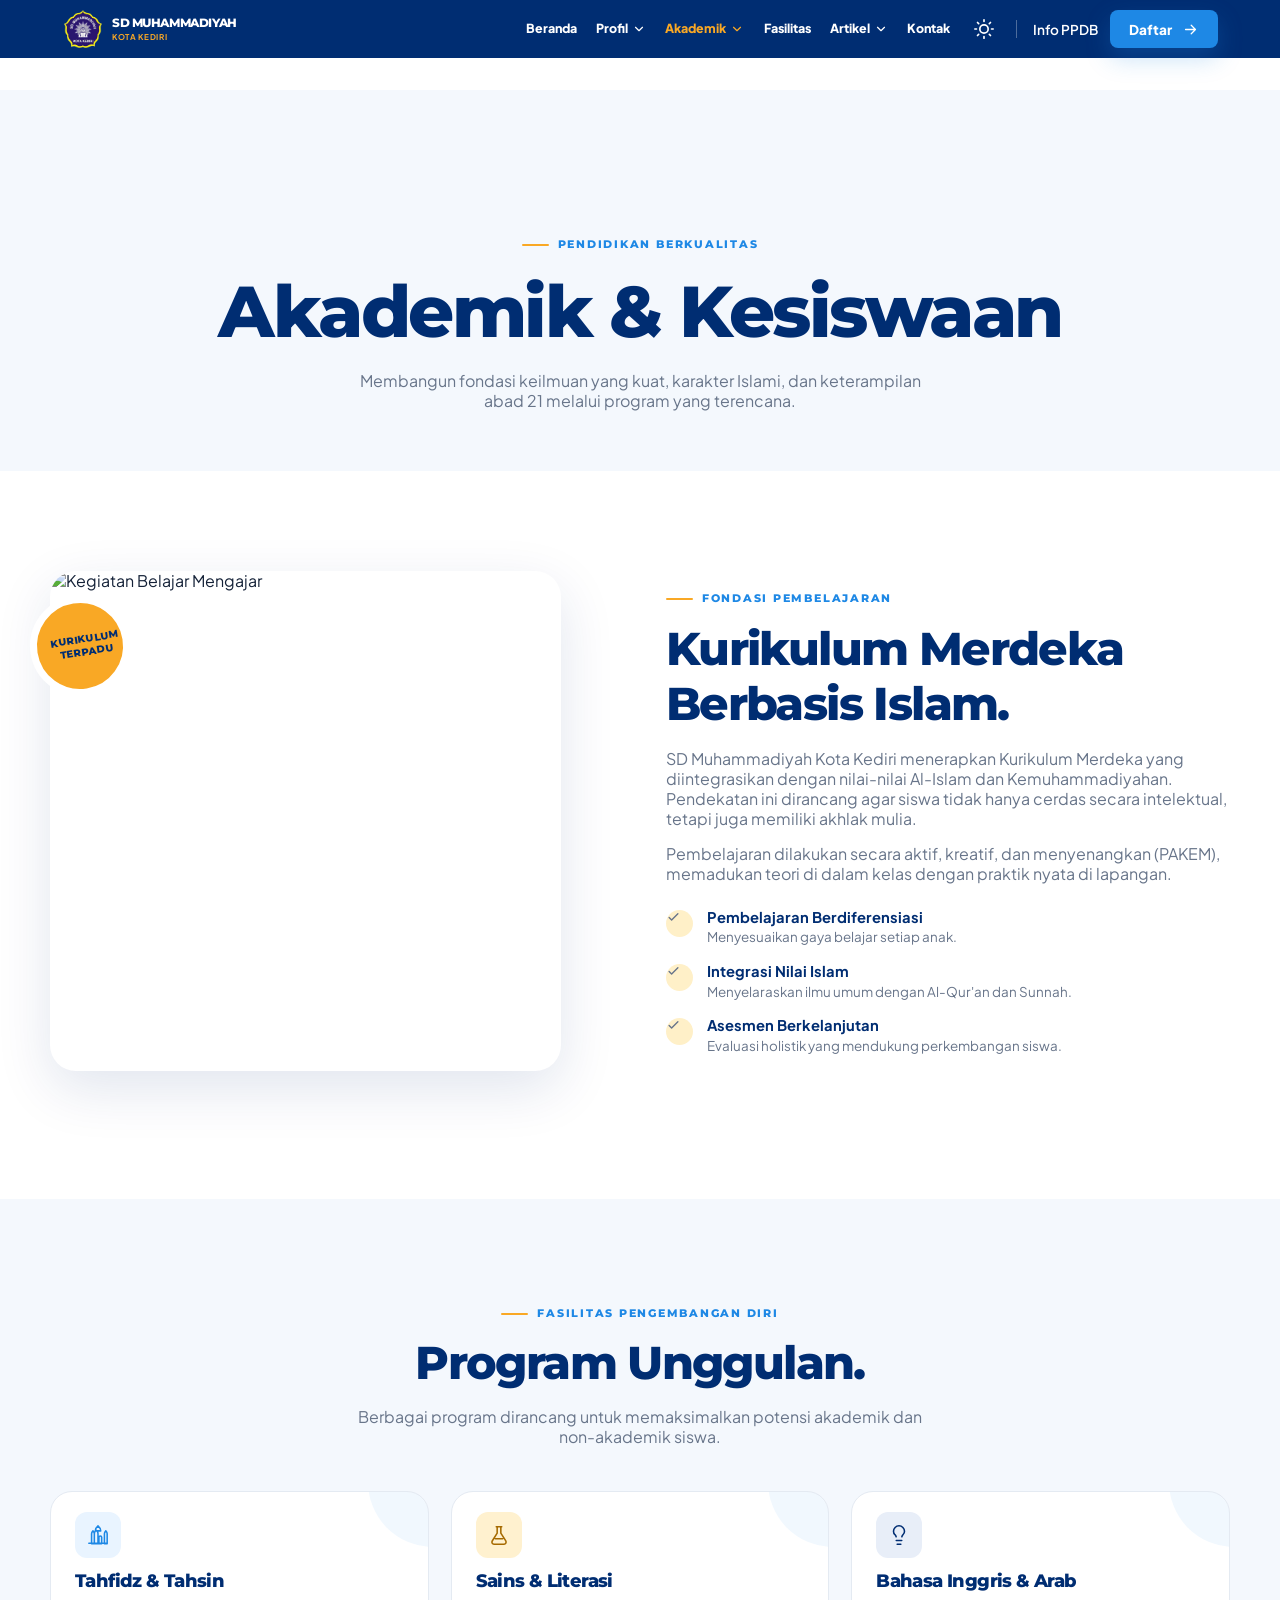
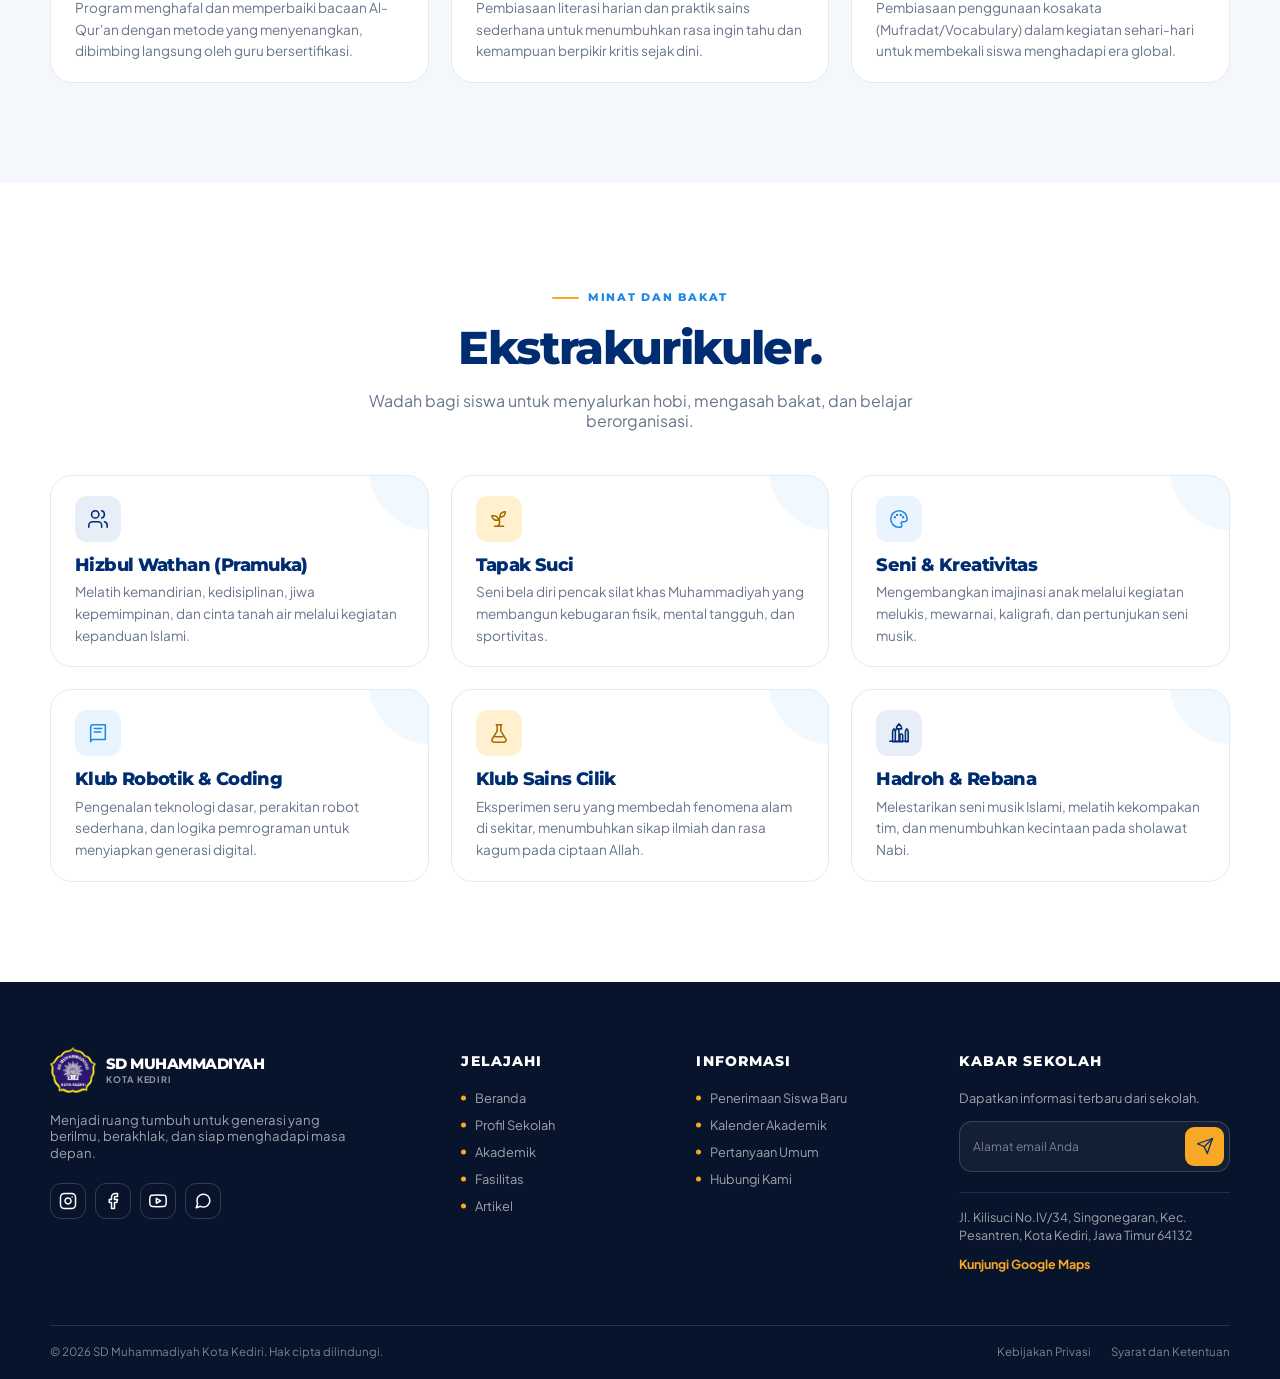
==== akademik.html @ bc323efb "Upload pertama github" ====
<!DOCTYPE html>
<html lang="id">
<head>
  <meta charset="UTF-8" />
  <meta name="viewport" content="width=device-width, initial-scale=1.0" />
  <link rel="icon" type="image/png" href="assets/favicon/favicon.ico" />
  <meta name="theme-color" content="#002D72" />
  <meta name="description" content="Informasi Akademik SD Muhammadiyah Kota Kediri. Kurikulum, Program Unggulan, dan Ekstrakurikuler." />
  <title>Akademik - SD Muhammadiyah Kota Kediri</title>

  <link rel="preconnect" href="https://fonts.googleapis.com" />
  <link rel="preconnect" href="https://fonts.gstatic.com" crossorigin />
  <link href="https://fonts.googleapis.com/css2?family=Montserrat:wght@400;500;600;700;800&family=Plus+Jakarta+Sans:wght@400;500;600;700;800&display=swap" rel="stylesheet" />

  <!-- Link CSS Eksternal -->
  <link rel="stylesheet" href="css/style.css" />
</head>
<body>
  <!-- Inline SVG icon collection -->
  <svg aria-hidden="true" width="0" height="0" style="position:absolute;overflow:hidden" xmlns="http://www.w3.org/2000/svg">
    <symbol id="i-school" viewBox="0 0 24 24"><path d="m3 10 9-7 9 7M5 9v11h14V9M9 20v-6h6v6M3 20h18" fill="none" stroke="currentColor" stroke-width="1.8" stroke-linecap="round" stroke-linejoin="round"/></symbol>
    <symbol id="i-arrow" viewBox="0 0 24 24"><path d="M5 12h14m-6-6 6 6-6 6" fill="none" stroke="currentColor" stroke-width="1.8" stroke-linecap="round" stroke-linejoin="round"/></symbol>
    <symbol id="i-chevron-up" viewBox="0 0 24 24"><path d="m6 14 6-6 6 6" fill="none" stroke="currentColor" stroke-width="2" stroke-linecap="round" stroke-linejoin="round"/></symbol>
    <symbol id="i-book" viewBox="0 0 24 24"><path d="M4 5.5A2.5 2.5 0 0 1 6.5 3H20v16H6.5A2.5 2.5 0 0 0 4 21.5zM4 5.5v16M8 7h8M8 11h7" fill="none" stroke="currentColor" stroke-width="1.7" stroke-linecap="round" stroke-linejoin="round"/></symbol>
    <symbol id="i-check" viewBox="0 0 24 24"><path d="m5 12 4 4L19 6" fill="none" stroke="currentColor" stroke-width="2.2" stroke-linecap="round" stroke-linejoin="round"/></symbol>
    <symbol id="i-flask" viewBox="0 0 24 24"><path d="M9 3h6M10 3v7l-5.4 8.5A2.3 2.3 0 0 0 6.5 22h11a2.3 2.3 0 0 0 1.9-3.5L14 10V3M8 16h8" fill="none" stroke="currentColor" stroke-width="1.7" stroke-linecap="round" stroke-linejoin="round"/></symbol>
    <symbol id="i-mosque" viewBox="0 0 24 24"><path d="M12 2c0 0-3 2.5-3 5.5h6C15 4.5 12 2 12 2zm-7 8.5c0-1.5 1.5-3 1.5-3s1.5 1.5 1.5 3v11H5v-11zm14 0c0-1.5 1.5-3 1.5-3s1.5 1.5 1.5 3v11h-3v-11zm-11 0c0-2 2-4 2-4s2 2 2 4v11H8v-11zm5 4v7h3v-7a1.5 1.5 0 0 0-3 0zM2 21h20" fill="none" stroke="currentColor" stroke-width="1.7" stroke-linecap="round" stroke-linejoin="round"/></symbol>
    <symbol id="i-palette" viewBox="0 0 24 24"><path d="M12 3a9 9 0 1 0 0 18h1.2a2 2 0 0 0 1.5-3.3 1.7 1.7 0 0 1 1.3-2.8H18a3 3 0 0 0 3-3A9 9 0 0 0 12 3Z" fill="none" stroke="currentColor" stroke-width="1.7"/><path d="M7.5 10h.01M10 7.5h.01M14 7.5h.01M16.5 10h.01" stroke="currentColor" stroke-width="2.6" stroke-linecap="round"/></symbol>
    <symbol id="i-users" viewBox="0 0 24 24"><path d="M16 21v-2a4 4 0 0 0-4-4H6a4 4 0 0 0-4 4v2M9 11a4 4 0 1 0 0-8 4 4 0 0 0 0 8ZM22 21v-2a4 4 0 0 0-3-3.87M16 3.13a4 4 0 0 1 0 7.75" fill="none" stroke="currentColor" stroke-width="1.7" stroke-linecap="round" stroke-linejoin="round"/></symbol>
    <symbol id="i-lightbulb" viewBox="0 0 24 24"><path d="M9 18h6M10 22h4M15.09 14c.18-.98.65-1.74 1.41-2.5A4.65 4.65 0 0 0 18 8 6 6 0 0 0 6 8c0 1.5.55 2.89 1.5 3.5.76.76 1.23 1.52 1.41 2.5" fill="none" stroke="currentColor" stroke-width="1.7" stroke-linecap="round" stroke-linejoin="round"/></symbol>
    <symbol id="i-sprout" viewBox="0 0 24 24"><path d="M7 20h10M10 20c5.5-2.5.8-6.4 3-10M9.5 9.4c1.1.8 1.8 2.2 2.3 3.7-2 .4-3.5.4-4.8-.3-1.2-.6-2.3-1.9-3-4.2 2.8-.5 4.4 0 5.5.8zM14.1 6a7 7 0 0 0-1.1 4c1.9-.1 3.3-.6 4.3-1.4 1-1 1.6-2.3 1.7-4.6-2.7.1-4 1-4.9 2z" fill="none" stroke="currentColor" stroke-width="1.7" stroke-linecap="round" stroke-linejoin="round"/></symbol>
  </svg>

  <header class="site-header" id="site-header"></header>

  <main>
    <!-- Hero Section Khusus Halaman Akademik -->
    <section class="section" style="background: var(--surface); padding-top: 140px; padding-bottom: 60px;">
      <div class="container" style="text-align: center;">
        <span class="eyebrow" style="justify-content: center;">Pendidikan Berkualitas</span>
        <h1 style="margin-top: 16px; color: var(--sapphire);">Akademik & Kesiswaan</h1>
        <p style="color: var(--muted); max-width: 600px; margin: 16px auto 0;">Membangun fondasi keilmuan yang kuat, karakter Islami, dan keterampilan abad 21 melalui program yang terencana.</p>
      </div>
    </section>

    <!-- Section Kurikulum -->
    <section class="section" id="kurikulum">
      <div class="container about-grid">
        <div class="about-visual reveal">
          <!-- Gambar placeholder, ganti dengan gambar suasana kelas Anda -->
          <img class="about-main-img" src="https://images.unsplash.com/photo-1577896851231-70ef18881754?auto=format&fit=crop&w=1100&q=85" alt="Kegiatan Belajar Mengajar" loading="lazy" />
          <div class="about-stamp">KURIKULUM<br />TERPADU</div>
        </div>
        <div class="about-copy reveal reveal-delay-1">
          <span class="eyebrow">Fondasi Pembelajaran</span>
          <h2>Kurikulum Merdeka Berbasis Islam.</h2>
          <p>SD Muhammadiyah Kota Kediri menerapkan Kurikulum Merdeka yang diintegrasikan dengan nilai-nilai Al-Islam dan Kemuhammadiyahan. Pendekatan ini dirancang agar siswa tidak hanya cerdas secara intelektual, tetapi juga memiliki akhlak mulia.</p>
          <p>Pembelajaran dilakukan secara aktif, kreatif, dan menyenangkan (PAKEM), memadukan teori di dalam kelas dengan praktik nyata di lapangan.</p>
          
          <div class="value-list" style="margin-top: 24px;">
            <div class="value-item">
              <span class="check-icon"><svg aria-hidden="true"><use href="#i-check" /></svg></span>
              <span><strong>Pembelajaran Berdiferensiasi</strong><span>Menyesuaikan gaya belajar setiap anak.</span></span>
            </div>
            <div class="value-item">
              <span class="check-icon"><svg aria-hidden="true"><use href="#i-check" /></svg></span>
              <span><strong>Integrasi Nilai Islam</strong><span>Menyelaraskan ilmu umum dengan Al-Qur'an dan Sunnah.</span></span>
            </div>
            <div class="value-item">
              <span class="check-icon"><svg aria-hidden="true"><use href="#i-check" /></svg></span>
              <span><strong>Asesmen Berkelanjutan</strong><span>Evaluasi holistik yang mendukung perkembangan siswa.</span></span>
            </div>
          </div>
        </div>
      </div>
    </section>

    <!-- Section Program Unggulan -->
    <section class="section section-soft" id="program-unggulan">
      <div class="container">
        <div class="section-heading center reveal">
          <span class="eyebrow">Fasilitas Pengembangan Diri</span>
          <h2>Program Unggulan.</h2>
          <p>Berbagai program dirancang untuk memaksimalkan potensi akademik dan non-akademik siswa.</p>
        </div>
        
        <div class="academic-grid">
          <!-- Card 1 -->
          <article class="program-card reveal">
            <span class="program-icon"><svg aria-hidden="true"><use href="#i-mosque" /></svg></span>
            <h3>Tahfidz & Tahsin</h3>
            <p>Program menghafal dan memperbaiki bacaan Al-Qur'an dengan metode yang menyenangkan, dibimbing langsung oleh guru bersertifikasi.</p>
          </article>
          
          <!-- Card 2 -->
          <article class="program-card reveal reveal-delay-1">
            <span class="program-icon"><svg aria-hidden="true"><use href="#i-flask" /></svg></span>
            <h3>Sains & Literasi</h3>
            <p>Pembiasaan literasi harian dan praktik sains sederhana untuk menumbuhkan rasa ingin tahu dan kemampuan berpikir kritis sejak dini.</p>
          </article>
          
          <!-- Card 3 -->
          <article class="program-card reveal reveal-delay-2">
            <span class="program-icon"><svg aria-hidden="true"><use href="#i-lightbulb" /></svg></span>
            <h3>Bahasa Inggris & Arab</h3>
            <p>Pembiasaan penggunaan kosakata (Mufradat/Vocabulary) dalam kegiatan sehari-hari untuk membekali siswa menghadapi era global.</p>
          </article>
        </div>
      </div>
    </section>

    <!-- Section Ekstrakurikuler -->
    <section class="section" id="ekstrakurikuler">
      <div class="container">
        <div class="section-heading center reveal">
          <span class="eyebrow">Minat dan Bakat</span>
          <h2>Ekstrakurikuler.</h2>
          <p>Wadah bagi siswa untuk menyalurkan hobi, mengasah bakat, dan belajar berorganisasi.</p>
        </div>
        
        <div class="academic-grid" style="grid-template-columns: repeat(3, 1fr);">
          <!-- Ekskul 1 -->
          <article class="program-card reveal">
            <span class="program-icon" style="color: var(--sapphire); background: #E8EEF8;"><svg aria-hidden="true"><use href="#i-users" /></svg></span>
            <h3>Hizbul Wathan (Pramuka)</h3>
            <p>Melatih kemandirian, kedisiplinan, jiwa kepemimpinan, dan cinta tanah air melalui kegiatan kepanduan Islami.</p>
          </article>

          <!-- Ekskul 2 -->
          <article class="program-card reveal reveal-delay-1">
            <span class="program-icon" style="color: #A66A00; background: #FFF1CF;"><svg aria-hidden="true"><use href="#i-sprout" /></svg></span>
            <h3>Tapak Suci</h3>
            <p>Seni bela diri pencak silat khas Muhammadiyah yang membangun kebugaran fisik, mental tangguh, dan sportivitas.</p>
          </article>

          <!-- Ekskul 3 -->
          <article class="program-card reveal reveal-delay-2">
            <span class="program-icon" style="color: var(--blue); background: #E9F4FF;"><svg aria-hidden="true"><use href="#i-palette" /></svg></span>
            <h3>Seni & Kreativitas</h3>
            <p>Mengembangkan imajinasi anak melalui kegiatan melukis, mewarnai, kaligrafi, dan pertunjukan seni musik.</p>
          </article>

          <!-- Ekskul 4 -->
          <article class="program-card reveal">
            <span class="program-icon" style="color: var(--blue); background: #E9F4FF;"><svg aria-hidden="true"><use href="#i-book" /></svg></span>
            <h3>Klub Robotik & Coding</h3>
            <p>Pengenalan teknologi dasar, perakitan robot sederhana, dan logika pemrograman untuk menyiapkan generasi digital.</p>
          </article>

          <!-- Ekskul 5 -->
          <article class="program-card reveal reveal-delay-1">
            <span class="program-icon" style="color: #A66A00; background: #FFF1CF;"><svg aria-hidden="true"><use href="#i-flask" /></svg></span>
            <h3>Klub Sains Cilik</h3>
            <p>Eksperimen seru yang membedah fenomena alam di sekitar, menumbuhkan sikap ilmiah dan rasa kagum pada ciptaan Allah.</p>
          </article>

          <!-- Ekskul 6 -->
          <article class="program-card reveal reveal-delay-2">
            <span class="program-icon" style="color: var(--sapphire); background: #E8EEF8;"><svg aria-hidden="true"><use href="#i-mosque" /></svg></span>
            <h3>Hadroh & Rebana</h3>
            <p>Melestarikan seni musik Islami, melatih kekompakan tim, dan menumbuhkan kecintaan pada sholawat Nabi.</p>
          </article>
        </div>
      </div>
    </section>

  </main>

  <footer class="site-footer" id="site-footer"></footer>

  <button class="back-to-top" id="backToTop" aria-label="Kembali ke atas" type="button"><svg aria-hidden="true"><use href="#i-chevron-up" /></svg></button>
  <div class="toast" id="toast" role="status" aria-live="polite"></div>

  <!-- Link JavaScript Eksternal -->
  <script src="js/components.js"></script>
  <script src="js/main.js"></script>
</body>
</html>
---- css/style.css ----
@import url('variables.css');

* { box-sizing: border-box; }
html { scroll-behavior: smooth; scroll-padding-top: 110px; }
body {
  margin: 0;
  color: var(--ink);
  background: var(--white);
  font-family: "Plus Jakarta Sans", sans-serif;
  line-height: 1.25;
  -webkit-font-smoothing: antialiased;
}
body.menu-open { overflow: hidden; }
img { display: block; max-width: 100%; }
a { color: inherit; text-decoration: none; }
button, input, textarea { font: inherit; }
button, a { -webkit-tap-highlight-color: transparent; }
button { cursor: pointer; }
.container { width: min(var(--container), calc(100% - 48px)); margin-inline: auto; }
.section { padding: 100px 0; }
.section-soft { background: var(--surface); }
.eyebrow {
  display: inline-flex; align-items: center; gap: 9px;
  color: var(--blue); font: 800 11px/1.4 Montserrat, sans-serif;
  letter-spacing: .16em; text-transform: uppercase;
}
.eyebrow::before { content: ""; width: 27px; height: 2px; border-radius: 3px; background: var(--gold); }
h1, h2, h3, h4 { margin: 0; color: var(--sapphire); font-family: Montserrat, sans-serif; letter-spacing: -.035em; line-height: 1.2; }
h1 { font-size: clamp(2.55rem, 5.6vw, 4.7rem); font-weight: 800; }
h2 { font-size: clamp(2rem, 3.6vw, 3.1rem); font-weight: 800; }
h3 { font-size: 1.16rem; font-weight: 800; }
p { margin: 0; }
.section-heading { max-width: 670px; margin-bottom: 44px; }
.section-heading h2 { margin-top: 14px; }
.section-heading p { color: var(--muted); max-width: 590px; margin-top: 16px; }
.section-heading.center { margin-inline: auto; text-align: center; }
.section-heading.center .eyebrow { justify-content: center; }
.section-heading.center p { margin-inline: auto; }

.btn {
  display: inline-flex; align-items: center; justify-content: center; gap: 10px;
  min-height: 51px; padding: 0 22px; border: 1px solid transparent; border-radius: 12px;
  font-size: .88rem; font-weight: 800; white-space: nowrap; transition: transform .25s ease, box-shadow .25s ease, background .25s ease;
}
.btn:hover { transform: translateY(-3px); }
.btn svg { width: 17px; height: 17px; flex: 0 0 auto; }
.btn-primary { color: var(--white); background: var(--blue); box-shadow: 0 10px 24px rgba(30, 136, 229, .25); }
.btn-primary:hover { background: var(--sapphire); box-shadow: 0 14px 27px rgba(0, 45, 114, .23); }
.btn-gold { color: var(--sapphire); background: var(--gold); box-shadow: 0 10px 24px rgba(249, 168, 37, .23); }
.btn-gold:hover { background: #ffc247; }
.btn-outline { border-color: rgba(255,255,255,.32); color: var(--white); background: rgba(255,255,255,.07); }
.btn-outline:hover { background: rgba(255,255,255,.15); }
.text-link { display: inline-flex; align-items: center; gap: 8px; color: var(--blue); font-weight: 800; font-size: .9rem; }
.text-link svg { width: 17px; transition: transform .2s ease; }
.text-link:hover svg { transform: translateX(4px); }

/* =========================================
   HEADER & NAVIGATION (Clean Version)
   ========================================= */
.site-header {
  position: fixed; /* Fixed agar melayang di atas konten */
  z-index: 1000;
  top: 0;
  left: 0;
  width: 100%;
  padding: 6px 0; /* Padding asli, tidak diubah */
  background: transparent; /* Halaman Index awal transparan */
  transition: background 0.3s ease, backdrop-filter 0.3s ease, box-shadow 0.3s ease;
}

/* Halaman selain Index (Kontak, Profil, dll) langsung Solid Sapphire */
body:not(.page-home) .site-header {
  background: var(--sapphire);
}

/* State saat discroll: Sapphire transparan + Efek Kaca (Glassmorphism) */
.site-header.scrolled {
  background: rgba(0, 45, 114, 0.85) !important; /* Sapphire transparan */
  backdrop-filter: blur(16px);
  -webkit-backdrop-filter: blur(16px);
  box-shadow: 0 4px 20px rgba(0, 0, 0, 0.15);
}

/* Layout Navbar Asli (Dikembalikan persis seperti semula) */
.navbar {
  display: flex;
  align-items: center;
  gap: 18px;
  min-height: 46px;
  padding: 2px 12px 2px 14px;
  border: none; /* Hilangkan border putih */
  border-radius: 0;
  background: transparent; /* Hilangkan kotak putih */
  box-shadow: none; /* Hilangkan shadow kotak */
  flex-wrap: nowrap; /* Mencegah menu turun ke bawah */
}
.brand { 
  display: inline-flex; 
  align-items: center; 
  gap: 10px; 
  min-width: 210px; 
}
.brand-mark {
  display: grid; 
  place-items: center; 
  width: 38px; 
  height: 38px; 
  background: transparent;
}
.brand-mark img { 
  width: 100%; 
  height: 100%; 
  object-fit: contain; /* Agar logo tidak terpotong */
  border-radius: inherit; /* Mengikuti lengkungan kotak */
}

.brand-copy { display: flex; flex-direction: column; line-height: 1.15; }
.brand-name { 
  color: var(--white); /* Teks Putih */
  font: 800 12px/1.2 Montserrat, sans-serif; 
  letter-spacing: -.035em; 
}
.brand-sub { 
  color: var(--gold);
  margin-top: 2px; 
  font-size: 8px; 
  font-weight: 700; 
  letter-spacing: .085em; 
  text-transform: uppercase; 
}
.nav-links { 
  display: flex; 
  align-items: center; 
  gap: clamp(10px, 1.5vw, 22px); 
  margin-left: auto; 
}
.nav-links > a, .nav-item-dropdown > .nav-link { 
  position: relative; 
  color: var(--white); /* Teks Putih */
  font-size: .78rem; 
  font-weight: 800; 
  transition: color .2s ease; 
  display: flex;
  align-items: center;
  gap: 4px;
}
.nav-links > a:hover, .nav-item-dropdown > .nav-link:hover, 
.nav-links > a.active, .nav-item-dropdown > .nav-link.active { 
  color: var(--gold); /* Hover Emas */
}

/* Dropdown Menu */
.nav-item-dropdown { position: relative; }
.dropdown-icon { transition: transform 0.3s ease; width: 14px; height: 14px; }
.nav-item-dropdown:hover .dropdown-icon { transform: rotate(180deg); }
.dropdown-menu { 
  position: absolute; top: calc(100% + 15px); left: 50%; transform: translateX(-50%) translateY(10px); 
  background: var(--white); min-width: 200px; padding: 10px; border-radius: 10px; 
  box-shadow: 0 10px 30px rgba(4, 17, 43, 0.15); opacity: 0; visibility: hidden; 
  transition: all 0.3s ease; display: flex; flex-direction: column; gap: 2px; 
}
.dropdown-menu::before { 
  content: ""; position: absolute; top: -6px; left: 50%; transform: translateX(-50%) rotate(45deg); 
  width: 12px; height: 12px; background: var(--white); 
}
.nav-item-dropdown:hover .dropdown-menu { opacity: 1; visibility: visible; transform: translateX(-50%) translateY(0); }
.dropdown-menu a { padding: 8px 12px; color: var(--ink-soft); font-size: 0.85rem; font-weight: 600; border-radius: 6px; transition: background 0.2s ease, color 0.2s ease; }
.dropdown-menu a:hover { background: var(--surface); color: var(--blue); }

/* Nav Actions (Kanan) */
.nav-actions { display: flex; align-items: center; gap: 12px; }
.theme-toggle { background: transparent; border: none; color: var(--white); display: flex; align-items: center; justify-content: center; padding: 6px; border-radius: 50%; transition: background 0.2s, color 0.2s; }
.theme-toggle:hover { background: rgba(255, 255, 255, 0.1); }
.nav-divider { width: 1px; height: 18px; background: rgba(255, 255, 255, 0.3); margin: 0 4px; }
.nav-login { color: var(--white); font-size: 0.85rem; font-weight: 600; text-decoration: none; transition: color 0.2s; }
.nav-login:hover { color: var(--gold); }
.nav-actions .btn { min-height: 38px; padding-inline: 18px; font-size: .85rem; border-radius: 8px; }
.menu-toggle { display: none; align-items: center; justify-content: center; width: 36px; height: 36px; border: 0; border-radius: 8px; color: var(--white); background: rgba(255, 255, 255, 0.1); cursor: pointer; }

/* Animasi Garis Hamburger */
.menu-toggle svg {
  overflow: visible;
}
.menu-toggle line {
  transition: transform 0.3s ease, opacity 0.3s ease;
  transform-origin: center;
  transform-box: fill-box; /* KUNCI PERBAIKAN: Agar rotasi presisi di tengah garis */
}

/* State saat menu terbuka (Bentuk X) */
.menu-toggle[aria-expanded="true"] .line-top {
  transform: translateY(5px) rotate(45deg);
}
.menu-toggle[aria-expanded="true"] .line-mid {
  opacity: 0;
}
.menu-toggle[aria-expanded="true"] .line-bot {
  transform: translateY(-5px) rotate(-45deg);
}

/* Jarak Aman untuk halaman selain Home agar tidak tertutup Navbar */
body:not(.page-home) main {
  padding-top: 90px;
}

/* Hero */
.hero {
  position: relative; 
  overflow: hidden; 
  min-height: 100vh; /* Memenuhi 1 layar penuh */
  display: flex; 
  align-items: center; /* Konten di tengah secara vertikal */
  padding: 120px 0 80px; /* Spacing atas disesuaikan navbar */
  color: var(--white); 
  background: var(--sapphire);
  isolation: isolate;
}

/* Background Slider */
.hero-bg-slider {
  position: absolute;
  top: 0; left: 0; width: 100%; height: 100%;
  z-index: -2; /* Di belakang overlay */
}
.hero-bg-slider img {
  position: absolute;
  top: 0; left: 0; width: 100%; height: 100%;
  object-fit: cover;
  opacity: 0;
  transition: opacity 1s ease-in-out;
}
.hero-bg-slider img.active {
  opacity: 1;
}

/* Overlay Gelap agar Teks Terbaca */
.hero::before {
  content: ""; position: absolute; z-index: -1; inset: 0;
  background: linear-gradient(90deg, rgba(0, 28, 73, .95) 0%, rgba(0, 45, 114, .85) 50%, rgba(0, 45, 114, .30) 100%);
}

/* Ornamen Lingkaran */
.hero::after { 
  content: ""; position: absolute; z-index: 0; pointer-events: none; width: 530px; height: 530px; right: -150px; bottom: -290px; 
  border: 1px solid rgba(255,255,255,.18); border-radius: 50%; box-shadow: 0 0 0 55px rgba(255,255,255,.025), 0 0 0 110px rgba(255,255,255,.025); 
}

.hero-grid { display: grid; grid-template-columns: minmax(0, 1.1fr) minmax(310px, .8fr); align-items: center; gap: 54px; position: relative; z-index: 1; }
.hero-content { max-width: 690px; }
.hero .eyebrow { color: #C4E4FF; }

.hero h1 { 
  color: var(--white); 
  margin: 20px 0 22px; 
  font-size: clamp(2.2rem, 4.5vw, 4rem); 
}
.hero h1 .accent { color: var(--gold); }
.hero-copy { max-width: 590px; color: rgba(255,255,255,.85); font-size: 1rem; line-height: 1.5; }
.hero-actions { display: flex; flex-wrap: wrap; gap: 13px; margin-top: 32px; }
.hero-note { display: flex; align-items: center; gap: 13px; margin-top: 38px; color: rgba(255,255,255,.8); font-size: .8rem; }
.note-avatars { display: flex; padding-left: 2px; }
.note-avatar { display: grid; place-items: center; width: 31px; height: 31px; margin-left: -4px; border: 2px solid var(--sapphire); border-radius: 50%; color: var(--sapphire); background: var(--gold); font-size: 9px; font-weight: 800; }
.note-avatar:nth-child(2) { background: #DDEEFF; }
.note-avatar:nth-child(3) { background: #9CCDF6; }

/* Kotak Foto Statis di Kanan */
.hero-card-wrap { position: relative; display: flex; align-items: center; justify-content: flex-end; }
.hero-photo-card { position: relative; width: min(100%, 380px); padding: 10px; background: rgba(255,255,255,.14); border: 1px solid rgba(255,255,255,.25); border-radius: 27px; backdrop-filter: blur(9px); transform: rotate(2deg); box-shadow: 0 30px 70px rgba(0,0,0,.24); animation: float 6s ease-in-out infinite; }
.hero-photo-card img { width: 100%; height: 390px; object-fit: cover; border-radius: 20px; }
.hero-card-caption { position: absolute; left: -35px; bottom: 35px; display: flex; align-items: center; gap: 12px; padding: 15px 18px; color: var(--ink); background: var(--white); border-radius: 16px; box-shadow: var(--shadow); transform: rotate(-2deg); z-index: 10; }
.caption-icon { display: grid; place-items: center; width: 42px; height: 42px; border-radius: 12px; background: #FFF3D7; color: #A76900; }
.caption-icon svg { width: 22px; }
.hero-card-caption strong { display: block; color: var(--sapphire); font: 800 .86rem Montserrat, sans-serif; }
.hero-card-caption span { display: block; margin-top: 3px; color: var(--muted); font-size: .7rem; }
.floating-dot { position: absolute; width: 16px; height: 16px; right: 10%; top: 10%; border-radius: 50%; background: var(--gold); box-shadow: 0 0 0 9px rgba(249,168,37,.16); z-index: 2; }

/* Intro strip */
.intro-strip { position: relative; z-index: 2; margin-top: -1px; color: var(--white); background: var(--sapphire); }
.intro-grid { display: grid; grid-template-columns: repeat(3, 1fr); border-top: 1px solid rgba(255,255,255,.16); }
.intro-item { 
  display: flex; 
  flex-direction: row; 
  align-items: center; /* Memastikan ikon dan teks sejajar lurus di tengah */
  gap: 16px; 
  padding: 24px 28px; /* Padding seimbang */
}
.intro-item + .intro-item { border-left: 1px solid rgba(255,255,255,.16); }
.intro-icon { 
  display: grid; 
  place-items: center; 
  width: 44px; /* Ukuran kotak ikon disesuaikan dengan tinggi teks */
  height: 44px; 
  flex: 0 0 auto; 
  color: var(--gold); 
  border-radius: 12px; 
  background: rgba(255,255,255,.08); 
}
.intro-icon svg { width: 22px; height: 22px; }

/* Perbaikan pada teks agar sejajar tengah */
.intro-item > span:last-child { 
  display: flex; 
  flex-direction: column; 
  justify-content: center; 
}
.intro-item strong { 
  display: block; 
  color: var(--white); 
  font: 700 .95rem Montserrat, sans-serif; 
  line-height: 1.3; /* Jarak baris judul dirapatkan */
  margin-bottom: 2px; 
}
.intro-item span span { 
  display: block; 
  color: rgba(255,255,255,.7); 
  font-size: .8rem; 
  line-height: 1.4; /* Jarak baris deskripsi dirapatkan */
}

/* Profile */
.about-grid { display: grid; grid-template-columns: minmax(0, .95fr) minmax(0, 1fr); align-items: center; gap: 80px; }
.about-visual { position: relative; padding: 0 25px 28px 0; }
.about-main-img { width: 100%; height: 500px; border-radius: 26px; object-fit: cover; box-shadow: var(--shadow); }
.about-small-img { position: absolute; right: -5px; bottom: 0; width: 48%; height: 205px; object-fit: cover; border: 9px solid var(--white); border-radius: 23px; box-shadow: var(--shadow); }
.about-stamp { position: absolute; top: 25px; left: -20px; display: grid; place-items: center; width: 100px; height: 100px; padding: 14px; border: 7px solid var(--white); border-radius: 50%; color: var(--sapphire); background: var(--gold); text-align: center; font: 800 10px/1.35 Montserrat, sans-serif; letter-spacing: .04em; transform: rotate(-9deg); }
.about-copy h2 { margin: 14px 0 18px; }
.about-copy > p { color: var(--muted); margin-bottom: 15px; }
.value-list { display: grid; gap: 16px; margin: 28px 0 31px; }
.value-item { display: flex; align-items: flex-start; gap: 14px; }
.check-icon { display: grid; place-items: center; width: 27px; height: 27px; flex: 0 0 auto; margin-top: 2px; border-radius: 50%; color: var(--sapphire); background: #FFF0C8; }
.check-icon svg { width: 15px; height: 15px; }
.value-item strong { display: block; margin-bottom: 3px; color: var(--sapphire); font-size: .92rem; }
.value-item span { display: block; color: var(--muted); font-size: .84rem; }

/* Academic */
.academic-grid { 
  display: grid; 
  grid-template-columns: repeat(3, 1fr); 
  gap: 22px; 
  align-items: start; /* KUNCI: Mencegah card memanjang mengikuti card terpanjang */
}

.program-card { 
  position: relative; 
  overflow: hidden; 
  padding: 20px 24px; /* Padding atas-bawah dikurangi lagi */
  border: 1px solid var(--line); 
  border-radius: var(--radius); 
  background: var(--white); 
  transition: transform .3s ease, box-shadow .3s ease, border-color .3s ease; 
}

.program-card:hover { transform: translateY(-8px); border-color: rgba(30,136,229,.45); box-shadow: var(--shadow); }
.program-card::after { content: ""; position: absolute; width: 130px; height: 130px; right: -70px; top: -75px; border-radius: 50%; background: rgba(30,136,229,.06); transition: transform .4s ease; }
.program-card:hover::after { transform: scale(1.8); }

/* Ikon dibuat lebih ringkas */
.program-icon { 
  position: relative; 
  z-index: 1; 
  display: grid; 
  place-items: center; 
  width: 46px; 
  height: 46px; 
  margin-bottom: 12px; /* Jarak ke judul dirapatkan */
  border-radius: 12px; 
  color: var(--blue); 
  background: #E9F4FF; 
}
.program-card:nth-child(2) .program-icon { color: #A66A00; background: #FFF1CF; }
.program-card:nth-child(3) .program-icon { color: var(--sapphire); background: #E8EEF8; }
.program-icon svg { width: 22px; height: 22px; }

.program-card h3 { margin-bottom: 6px; font-size: 1.1rem; }
.program-card p { color: var(--muted); font-size: .85rem; line-height: 1.6; margin-bottom: 0; }

/* Link langsung menempel di bawah teks, tidak didorong ke bawah */
.program-card .text-link { 
  margin-top: 16px; 
  font-size: .82rem; 
}

/* Facilities */
.facility-grid { display: grid; grid-template-columns: 1.1fr .9fr .9fr; grid-template-rows: 220px 220px; gap: 17px; }
.facility-card { position: relative; overflow: hidden; border-radius: 21px; background: var(--sapphire); isolation: isolate; }
.facility-card:first-child { grid-row: span 2; }
.facility-card img { position: absolute; z-index: -2; width: 100%; height: 100%; inset: 0; object-fit: cover; transition: transform .6s ease; }
.facility-card:hover img { transform: scale(1.07); }
.facility-card::after { content: ""; position: absolute; z-index: -1; inset: 0; background: linear-gradient(0deg, rgba(0,23,61,.92), rgba(0,23,61,.04) 80%); }
.facility-info { position: absolute; bottom: 0; left: 0; width: 100%; padding: 24px; color: var(--white); }
.facility-info span { display: inline-block; margin-bottom: 7px; color: #FFD976; font: 800 9px Montserrat, sans-serif; letter-spacing: .14em; text-transform: uppercase; }
.facility-info h3 { color: var(--white); font-size: 1.07rem; }
.facility-info p { max-width: 340px; margin-top: 7px; color: rgba(255,255,255,.75); font-size: .78rem; }

/* School life banner */
.school-life { padding: 0 0 100px; }
.life-banner { position: relative; display: grid; grid-template-columns: 1.05fr .8fr; align-items: center; gap: 40px; overflow: hidden; padding: 58px 62px; border-radius: 30px; color: var(--white); background: linear-gradient(120deg, var(--sapphire), #064A9D); }
.life-banner::before { content: ""; position: absolute; right: -70px; top: -180px; width: 430px; height: 430px; border: 1px solid rgba(255,255,255,.14); border-radius: 50%; box-shadow: 0 0 0 45px rgba(255,255,255,.035), 0 0 0 90px rgba(255,255,255,.025); }
.life-banner h2 { position: relative; margin: 13px 0 15px; color: var(--white); font-size: clamp(1.8rem, 3.5vw, 2.8rem); }
.life-banner p { position: relative; max-width: 570px; color: rgba(255,255,255,.74); font-size: .9rem; }
.life-banner .eyebrow { color: #C4E4FF; }
.life-banner-actions { position: relative; display: flex; align-items: center; justify-content: flex-end; gap: 13px; flex-wrap: wrap; }

/* Articles */
.articles-head { display: flex; align-items: end; justify-content: space-between; gap: 25px; }
.articles-head .section-heading { margin-bottom: 40px; }
.article-grid { display: grid; grid-template-columns: repeat(3, 1fr); gap: 23px; }
.article-card { overflow: hidden; border: 1px solid var(--line); border-radius: var(--radius); background: var(--white); transition: transform .3s ease, box-shadow .3s ease; }
.article-card:hover { transform: translateY(-6px); box-shadow: var(--shadow); }
.article-image-wrap { position: relative; overflow: hidden; height: 225px; background: #DDEAF8; }
.article-image-wrap img { width: 100%; height: 100%; object-fit: cover; transition: transform .55s ease; }
.article-card:hover .article-image-wrap img { transform: scale(1.06); }
.article-category { position: absolute; left: 17px; bottom: 16px; padding: 7px 11px; border-radius: 7px; color: var(--sapphire); background: var(--gold); font: 800 9px Montserrat, sans-serif; letter-spacing: .07em; text-transform: uppercase; }
.article-body { padding: 23px 23px 25px; }
.article-meta { display: flex; align-items: center; gap: 8px; margin-bottom: 12px; color: #8490A1; font-size: .72rem; }
.article-meta svg { width: 14px; height: 14px; }
.article-body h3 { min-height: 52px; margin-bottom: 10px; font-size: 1.02rem; line-height: 1.5; }
.article-body p { color: var(--muted); font-size: .83rem; }
.article-body .text-link { margin-top: 19px; font-size: .8rem; }

/* Contact */
.contact-grid { display: grid; grid-template-columns: .8fr 1.2fr; gap: 65px; align-items: start; }
.contact-copy h2 { margin: 14px 0 17px; }
.contact-copy > p { color: var(--muted); margin-bottom: 28px; }
.contact-details { display: grid; gap: 17px; }
.contact-detail { display: flex; gap: 13px; align-items: flex-start; }
.contact-detail-icon { display: grid; place-items: center; width: 44px; height: 44px; flex: 0 0 auto; border-radius: 14px; background: #EAF4FF; color: var(--blue); }
.contact-detail-icon svg { width: 21px; height: 21px; }
.contact-detail strong { display: block; color: var(--sapphire); font-size: .85rem; }
.contact-detail span { display: block; color: var(--muted); font-size: .8rem; }
.contact-form { display: grid; grid-template-columns: 1fr 1fr; gap: 17px; padding: 31px; border: 1px solid var(--line); border-radius: 25px; background: var(--white); box-shadow: var(--shadow); }
.form-field { display: grid; gap: 8px; }
.form-field.full { grid-column: 1 / -1; }
.form-field label { color: var(--sapphire); font-size: .77rem; font-weight: 800; }
.form-field input, .form-field textarea, .form-field select { width: 100%; border: 1px solid #DDE5EF; outline: 0; border-radius: 12px; color: var(--ink); background: #FBFDFF; padding: 13px 14px; font: 500 .85rem "Plus Jakarta Sans", sans-serif; transition: border-color .2s, box-shadow .2s; }
.form-field input:focus, .form-field textarea:focus, .form-field select:focus { border-color: var(--blue); box-shadow: 0 0 0 3px rgba(30,136,229,.12); }
.form-field textarea { min-height: 120px; resize: vertical; }
.form-help { grid-column: 1 / -1; color: var(--muted); font-size: .72rem; }

/* Footer */
.site-footer { padding-top: 65px; color: rgba(255,255,255,.75); background: #07142B; }
.footer-grid { display: grid; grid-template-columns: 1.35fr .7fr .8fr 1fr; gap: 45px; padding-bottom: 52px; }

/* 1 & 2. Logo & Teks Brand Diperbesar */
.footer-brand .brand { min-width: 0; margin-bottom: 19px; }
.footer-brand .brand-mark {
  width: 46px; /* Diperbesar dari 38px */
  height: 46px;
  border-radius: 14px;
}
.footer-brand .brand-mark svg {
  width: 26px;
  height: 26px;
}
.footer-brand .brand-name { 
  color: var(--white); 
  font-size: 15px; /* Diperbesar dari 12px */
}
.footer-brand .brand-sub { 
  color: rgba(255,255,255,.57); 
  font-size: 9px; /* Diperbesar dari 8px */
}
.footer-brand p { max-width: 315px; color: rgba(255,255,255,.61); font-size: .82rem; }

/* 3. Hover Sosmed Menjadi Gold SVG */
.social-links { display: flex; gap: 9px; margin-top: 22px; }
.social-links a { 
  display: grid; 
  place-items: center; 
  width: 36px; 
  height: 36px; 
  border: 1px solid rgba(255,255,255,.17); 
  border-radius: 11px; 
  color: var(--white); /* Warna ikon default */
  transition: all .2s ease; 
}
.social-links a svg {
  width: 18px;
  height: 18px;
}
.social-links a:hover { 
  color: var(--gold); /* Ikon jadi Gold */
  border-color: var(--gold); 
  background: rgba(249, 168, 37, 0.1); /* Background gelap transparan emas */
  transform: translateY(-3px); 
}

/* 5. Judul Menjadi Capslock */
.footer-col h4 { 
  margin: 5px 0 20px; 
  color: var(--white); 
  font: 800 .88rem Montserrat, sans-serif; 
  letter-spacing: .08em; 
  text-transform: uppercase; /* Membuat Capslock */
}

/* 4. List Link Diberi Lingkaran Kecil */
.footer-links { display: grid; gap: 11px; }
.footer-links a { 
  position: relative;
  padding-left: 14px; /* Jarak untuk lingkaran */
  width: fit-content; 
  color: rgba(255,255,255,.61); 
  font-size: .8rem; 
  transition: color .2s, transform .2s; 
}
.footer-links a::before {
  content: "";
  position: absolute;
  left: 0;
  top: 50%;
  transform: translateY(-50%);
  width: 5px;
  height: 5px;
  border-radius: 50%;
  background: var(--gold); /* Warna lingkaran */
  transition: background 0.2s;
}
.footer-links a:hover { color: var(--gold); transform: translateX(3px); }
.footer-links a:hover::before { background: var(--white); }

/* Newsletter & Alamat Tambahan */
.newsletter p { margin-bottom: 15px; color: rgba(255,255,255,.61); font-size: .8rem; }
.newsletter-form { display: flex; gap: 7px; padding: 5px; border: 1px solid rgba(255,255,255,.16); border-radius: 13px; background: rgba(255,255,255,.05); }
.newsletter-form input { width: 100%; min-width: 0; border: 0; outline: 0; color: var(--white); background: transparent; padding: 9px 8px; font-size: .75rem; }
.newsletter-form input::placeholder { color: rgba(255,255,255,.44); }
.newsletter-form button { display: grid; place-items: center; width: 39px; height: 39px; flex: 0 0 auto; border: 0; border-radius: 9px; color: var(--sapphire); background: var(--gold); transition: background .2s; }
.newsletter-form button:hover { background: #FFD166; }
.newsletter-form button svg { width: 18px; }

/* 6. Style Alamat & Google Maps */
.footer-address {
  margin-top: 20px;
  padding-top: 15px;
  border-top: 1px solid rgba(255,255,255,.1);
}
.footer-address p {
  color: rgba(255,255,255,.61);
  font-size: .78rem;
  line-height: 1.5;
  margin-bottom: 8px;
}
.map-link {
  display: inline-flex;
  align-items: center;
  color: var(--gold);
  font-size: .78rem;
  font-weight: 700;
  transition: color 0.2s;
}
.map-link:hover {
  color: var(--white);
  text-decoration: underline;
}
.footer-bottom { display: flex; align-items: center; justify-content: space-between; gap: 20px; padding: 19px 0; border-top: 1px solid rgba(255,255,255,.13); color: rgba(255,255,255,.48); font-size: .72rem; }
.footer-bottom-links { display: flex; gap: 20px; }
.footer-bottom a:hover { color: var(--gold); }

.back-to-top { 
  position: fixed; 
  z-index: 999; /* Pastikan berada di paling atas */
  right: 22px; 
  bottom: 22px; 
  display: grid; 
  place-items: center; 
  width: 45px; 
  height: 45px; 
  border: 0; 
  border-radius: 14px; 
  color: var(--white); 
  background: var(--blue); 
  box-shadow: 0 10px 28px rgba(0,45,114,.25); 
  opacity: 0; 
  visibility: hidden; 
  transform: translateY(10px); 
  transition: .25s ease; 
}

.back-to-top.visible { 
  opacity: 1; 
  visibility: visible; 
  transform: translateY(0); 
}

/* Kunci ukuran SVG agar tidak membesar sendiri */
.back-to-top svg { 
  width: 20px; 
  height: 20px; 
  max-width: 100%;
  max-height: 100%;
  display: block;
}

/* Motion */
.reveal { opacity: 0; transform: translateY(24px); transition: opacity .7s ease, transform .7s cubic-bezier(.2,.75,.25,1); }
.reveal.revealed { opacity: 1; transform: translateY(0); }
.reveal-delay-1 { transition-delay: .1s; }
.reveal-delay-2 { transition-delay: .2s; }
.reveal-delay-3 { transition-delay: .3s; }
@keyframes float { 0%,100% { transform: translateY(0) rotate(2deg); } 50% { transform: translateY(-12px) rotate(1deg); } }
@keyframes hero-zoom { from { transform: scale(1.025); } to { transform: scale(1.075); } }

@media (prefers-reduced-motion: reduce) {
  *, *::before, *::after { scroll-behavior: auto !important; animation-duration: .01ms !important; animation-iteration-count: 1 !important; transition-duration: .01ms !important; }
  .reveal { opacity: 1; transform: none; }
}
@media (max-width: 1120px) {
  .brand { min-width: 195px; }
  .navbar { gap: 13px; }
  .nav-links { gap: 13px; }
  .nav-links a { font-size: .73rem; }
  .nav-actions .btn { padding-inline: 14px; }
  .hero-grid { gap: 30px; }
  .about-grid { gap: 52px; }
  .footer-grid { gap: 28px; }
}

@media (max-width: 940px) {
  .site-header { 
    padding: 8px 0; 
    background: var(--sapphire); 
  }
  
  .navbar { 
    display: flex; 
    justify-content: space-between; 
    align-items: center;
    padding: 0 16px; 
  }

  /* Tampilkan Hamburger & Sembunyikan Info PPDB */
  .menu-toggle { display: flex !important; color: var(--white); }
  .nav-login, .nav-divider { display: none !important; }
  
  /* Rata Kanan Ikon */
  .nav-actions { margin-left: auto; display: flex; gap: 12px; }

  /* KOTAK MENU MOBILE */
  .nav-links {
    position: absolute; 
    top: 100%;
    left: 16px; 
    right: 16px; 
    background: var(--white);
    border-radius: 12px;
    box-shadow: 0 10px 30px rgba(0, 0, 0, 0.2);
    padding: 12px;
    display: flex;
    flex-direction: column;
    gap: 2px;
    opacity: 0; 
    visibility: hidden; 
    transform: translateY(-10px); 
    transition: all 0.25s ease;
    z-index: 100;
    max-height: calc(100vh - 100px);
    overflow-y: auto;
    text-align: left;
  }
  .nav-links.open { 
    opacity: 1; 
    visibility: visible; 
    transform: translateY(0); 
  }

  /* TEKS MENU UTAMA */
  .nav-links > a, 
  .nav-item-dropdown > .nav-link { 
    color: var(--sapphire);
    padding: 12px 16px; 
    border-radius: 8px; 
    font-size: 0.95rem; 
    font-weight: 700;
    display: flex;
    align-items: center;
    justify-content: space-between;
    width: 100%;
    box-sizing: border-box;
    text-align: left;
  }
  .nav-links > a:hover, 
  .nav-item-dropdown > .nav-link:hover,
  .nav-links > a.active, 
  .nav-item-dropdown > .nav-link.active { 
    background: var(--surface); 
    color: var(--blue); 
  }

  /* WRAPPER DROPDOWN */
  .nav-item-dropdown {
    width: 100%;
    display: block;
    position: relative;
  }
  
  /* DROPDOWN SUB-MENU (Visi Misi, dll) */
  .dropdown-menu {
    position: static !important; /* Paksa static */
    left: auto !important; /* MATIKAN left: 50% dari desktop */
    transform: none !important; /* MATIKAN translateX(-50%) dari desktop */
    display: none; 
    background: transparent;
    padding: 0;
    margin: 4px 0 0 0;
    box-shadow: none;
    border: none;
    width: 100%;
    box-sizing: border-box;
    opacity: 1 !important;
    visibility: visible !important;
  }

  /* Tampilkan sub-menu jika class active ada */
  .nav-item-dropdown.active .dropdown-menu { 
    display: flex; 
    flex-direction: column; 
    gap: 2px;
  }

  /* TEKS SUB-MENU */
  .nav-links .dropdown-menu a {
    color: var(--ink-soft) !important; 
    padding: 10px 16px 10px 32px; /* Menjorok ke kanan */
    font-size: 0.9rem;
    font-weight: 600;
    border-radius: 6px;
    display: block;
    width: 100%;
    box-sizing: border-box;
    text-align: left;
    transition: background 0.2s, color 0.2s;
  }
  .nav-links .dropdown-menu a:hover {
    background: var(--surface);
    color: var(--blue) !important;
  }
  .dropdown-menu::before { display: none; }
  .nav-item-dropdown.active .dropdown-icon { 
    transform: rotate(180deg); 
  }
}

@media (max-width: 700px) {
  .container { width: min(var(--container), calc(100% - 34px)); }
  .section { padding: 74px 0; }
  .brand-mark { width: 42px; height: 42px; border-radius: 13px; }
  .brand-name { font-size: 11px; }
  .brand-sub { font-size: 8px; }
  .brand { gap: 9px; }
  .nav-actions .btn { display: none; }
  .hero { padding: 135px 0 50px; }
  .hero::before { background: linear-gradient(90deg, rgba(0,28,73,.95), rgba(0,45,114,.79)), url("https://images.unsplash.com/photo-1509062522246-3755977927d7?auto=format&fit=crop&w=1200&q=80") center/cover; }
  .hero-grid { grid-template-columns: 1fr; gap: 26px; }
  .hero h1 { font-size: clamp(2.4rem, 11vw, 3.55rem); }
  .hero-copy { font-size: .9rem; }
  .hero-card-wrap { min-height: 0; justify-content: flex-start; padding: 5px 20px 28px 18px; }
  .hero-photo-card { width: min(74%, 320px); margin-left: auto; margin-right: 5px; }
  .hero-photo-card img { height: 270px; }
  .hero-card-caption { left: -4px; bottom: 4px; padding: 12px; }
  .hero-card-caption strong { font-size: .74rem; }
  .caption-icon { width: 35px; height: 35px; }
  .intro-grid { grid-template-columns: 1fr; }
  .intro-item { padding: 18px 6px; }
  .intro-item + .intro-item { border-left: 0; border-top: 1px solid rgba(255,255,255,.16); }
  .about-grid { grid-template-columns: 1fr; gap: 48px; }
  .about-visual { padding-right: 15px; }
  .about-main-img { height: 390px; }
  .about-small-img { width: 44%; height: 150px; right: 0; border-width: 6px; }
  .about-stamp { left: -7px; width: 82px; height: 82px; border-width: 5px; font-size: 8px; }
  .academic-grid { grid-template-columns: 1fr; gap: 15px; }
  .program-card { padding: 26px; }
  .facility-grid { grid-template-columns: 1fr 1fr; grid-template-rows: 245px 180px 180px; gap: 12px; }
  .facility-card:first-child { grid-column: 1 / -1; grid-row: auto; }
  .facility-info { padding: 17px; }
  .facility-info h3 { font-size: .95rem; }
  .facility-info p { font-size: .72rem; }
  .school-life { padding-bottom: 74px; }
  .life-banner { grid-template-columns: 1fr; gap: 27px; padding: 34px 25px; border-radius: 23px; }
  .life-banner-actions { justify-content: flex-start; }
  .articles-head { display: block; }
  .articles-head .section-heading { margin-bottom: 22px; }
  .articles-head > .btn { margin-bottom: 28px; }
  .article-grid { grid-template-columns: 1fr; gap: 17px; }
  .article-image-wrap { height: 235px; }
  .article-body h3 { min-height: 0; }
  .contact-grid { grid-template-columns: 1fr; gap: 38px; }
  .contact-form { padding: 22px; grid-template-columns: 1fr; }
  .form-field.full, .form-help { grid-column: auto; }
  .footer-grid { grid-template-columns: 1fr 1fr; gap: 34px 22px; }
  .footer-brand, .newsletter { grid-column: 1 / -1; }
  .footer-bottom { align-items: flex-start; flex-direction: column; gap: 10px; }
  .footer-bottom-links { flex-wrap: wrap; gap: 15px; }
}
@media (max-width: 390px) {
  .container { width: calc(100% - 28px); }
  .navbar { padding-left: 11px; }
  .brand-name { font-size: 10px; }
  .brand-sub { font-size: 7px; letter-spacing: .04em; }
  .brand-mark { width: 38px; height: 38px; }
  .menu-toggle { width: 40px; height: 40px; }
  .hero-actions .btn { width: 100%; }
  .facility-grid { grid-template-rows: 220px 170px 170px; }
}
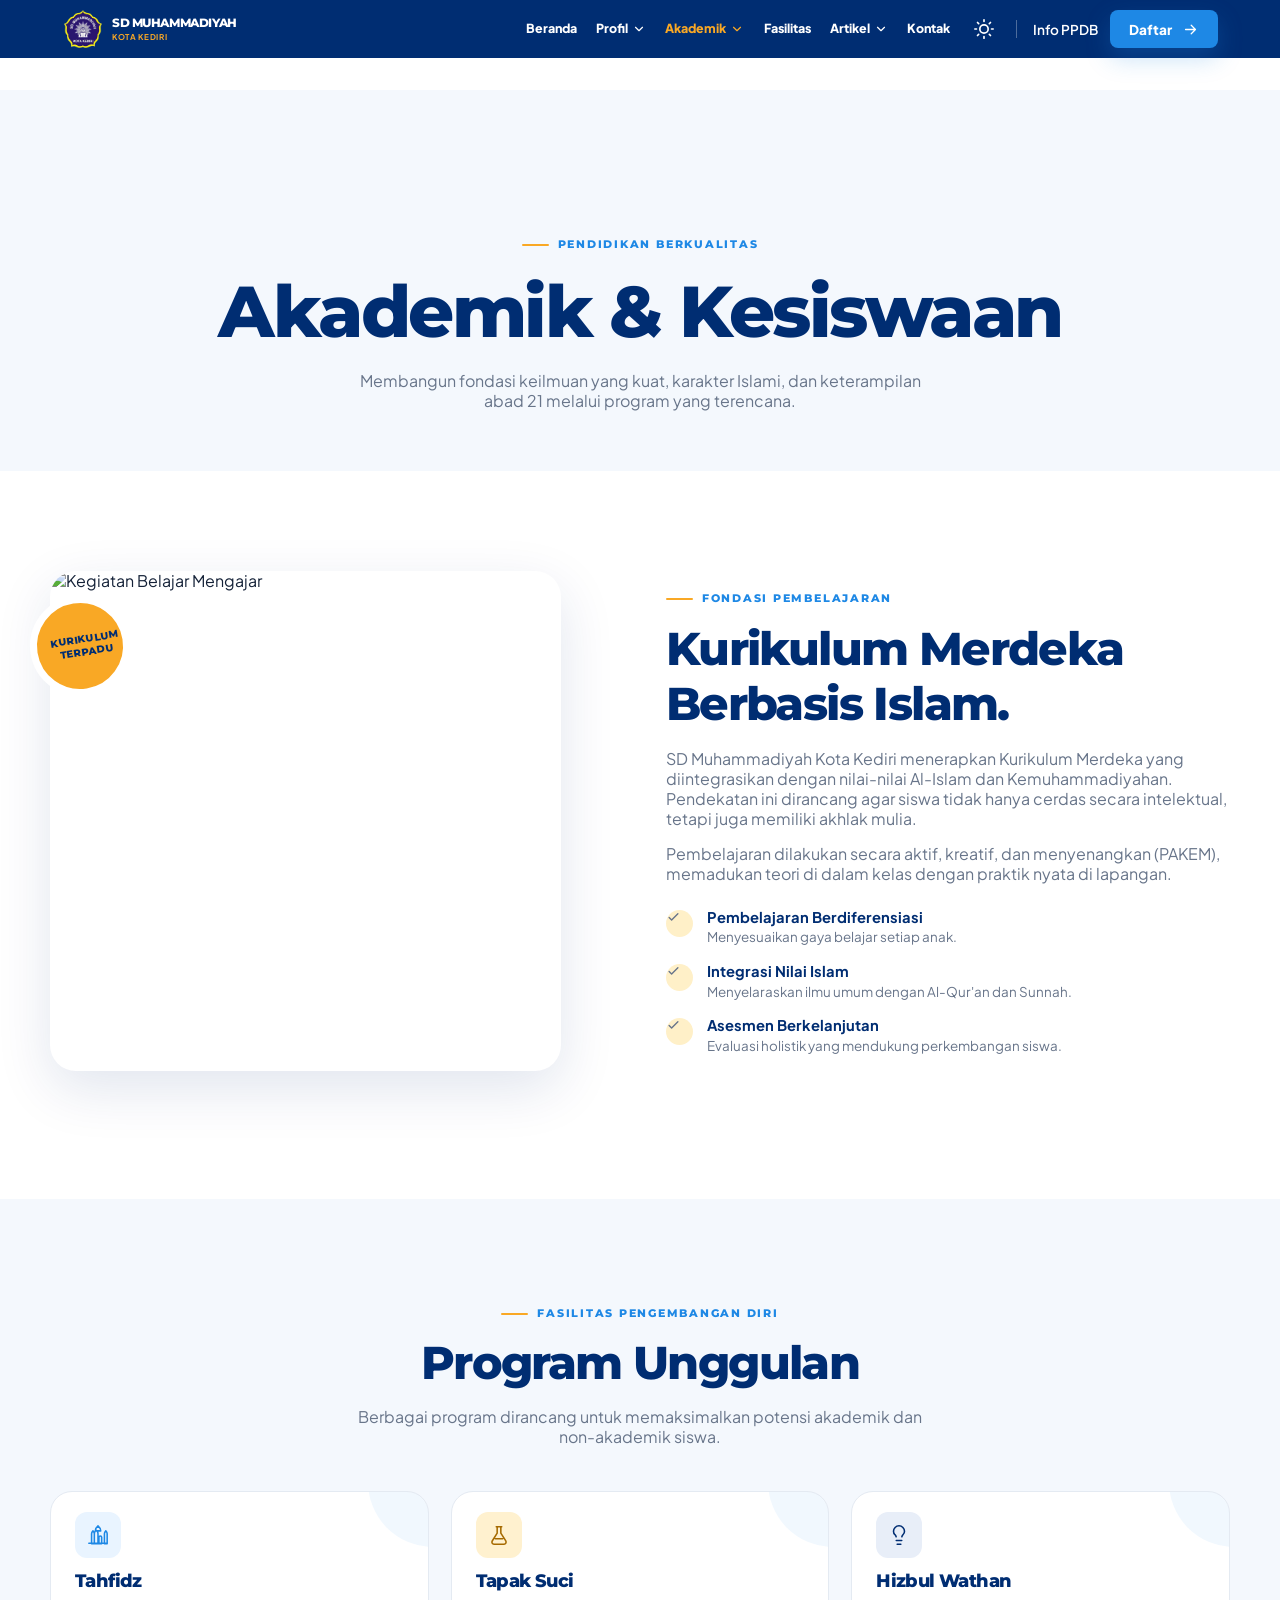
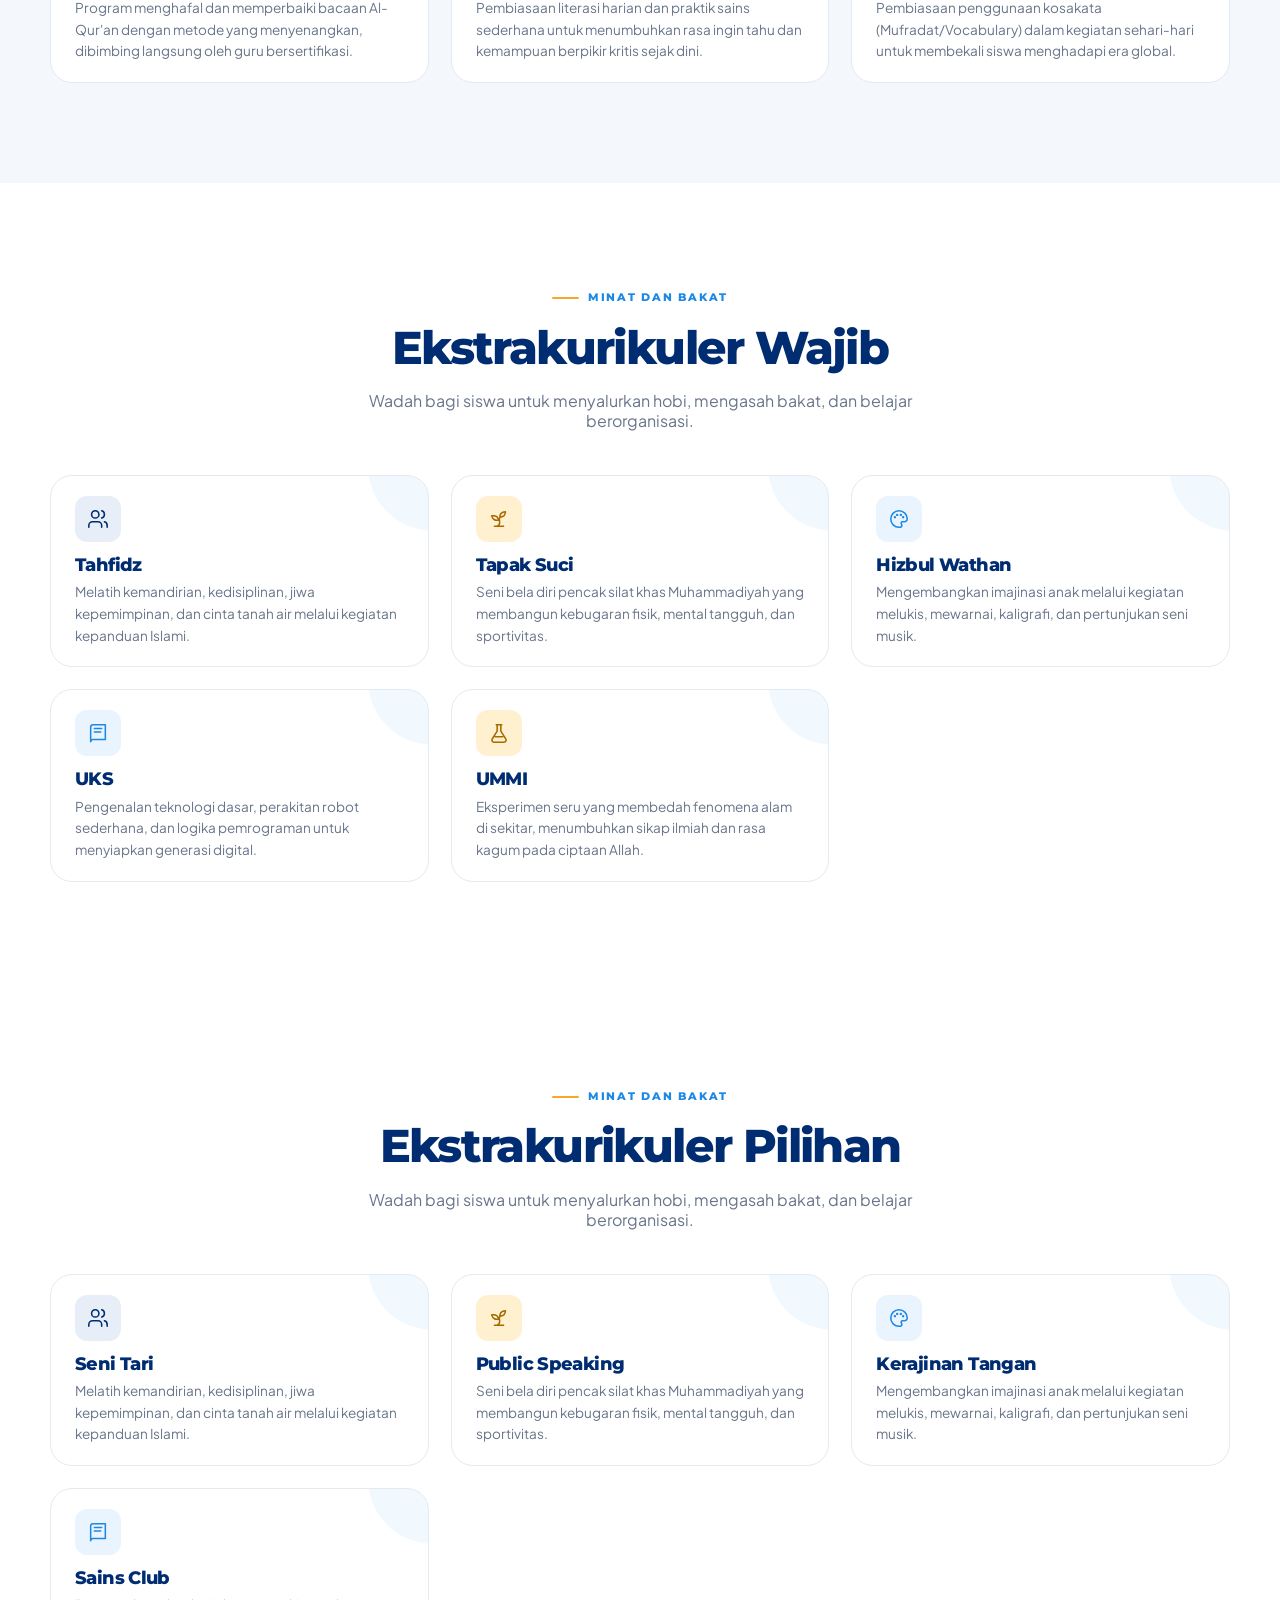
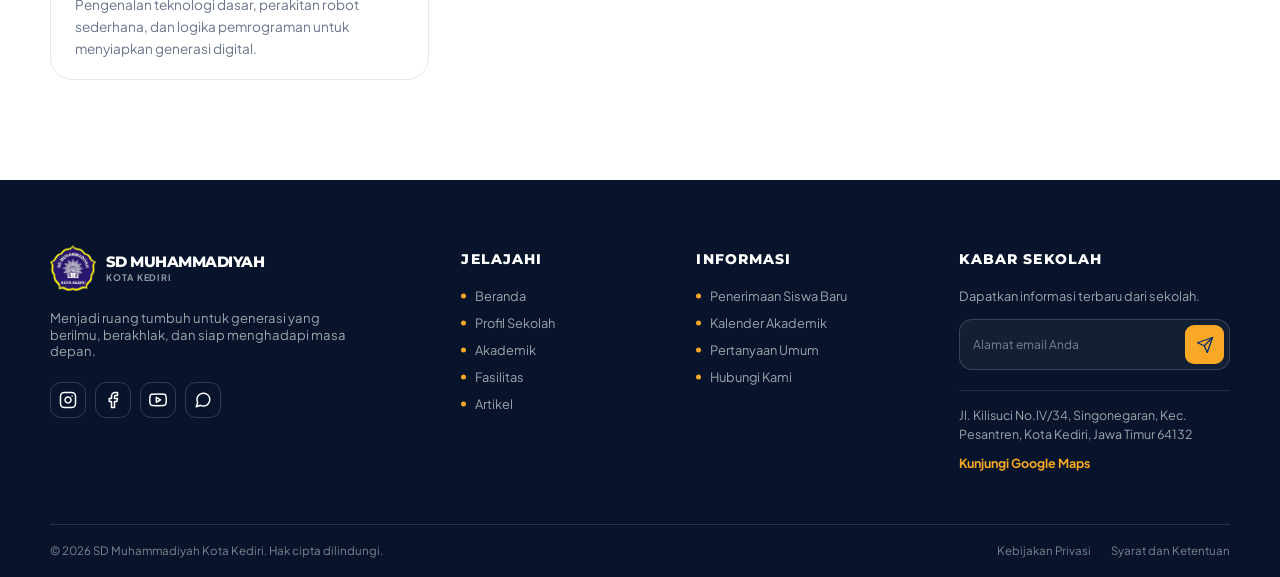
==== commit f9d65a2e: "Penambahan Copywriting Profil dan akademik" ====
--- a/akademik.html
+++ b/akademik.html
@@ -80,7 +80,7 @@
       <div class="container">
         <div class="section-heading center reveal">
           <span class="eyebrow">Fasilitas Pengembangan Diri</span>
-          <h2>Program Unggulan.</h2>
+          <h2>Program Unggulan</h2>
           <p>Berbagai program dirancang untuk memaksimalkan potensi akademik dan non-akademik siswa.</p>
         </div>
         
@@ -88,21 +88,21 @@
           <!-- Card 1 -->
           <article class="program-card reveal">
             <span class="program-icon"><svg aria-hidden="true"><use href="#i-mosque" /></svg></span>
-            <h3>Tahfidz & Tahsin</h3>
+            <h3>Tahfidz</h3>
             <p>Program menghafal dan memperbaiki bacaan Al-Qur'an dengan metode yang menyenangkan, dibimbing langsung oleh guru bersertifikasi.</p>
           </article>
           
           <!-- Card 2 -->
           <article class="program-card reveal reveal-delay-1">
             <span class="program-icon"><svg aria-hidden="true"><use href="#i-flask" /></svg></span>
-            <h3>Sains & Literasi</h3>
+            <h3>Tapak Suci</h3>
             <p>Pembiasaan literasi harian dan praktik sains sederhana untuk menumbuhkan rasa ingin tahu dan kemampuan berpikir kritis sejak dini.</p>
           </article>
           
           <!-- Card 3 -->
           <article class="program-card reveal reveal-delay-2">
             <span class="program-icon"><svg aria-hidden="true"><use href="#i-lightbulb" /></svg></span>
-            <h3>Bahasa Inggris & Arab</h3>
+            <h3>Hizbul Wathan</h3>
             <p>Pembiasaan penggunaan kosakata (Mufradat/Vocabulary) dalam kegiatan sehari-hari untuk membekali siswa menghadapi era global.</p>
           </article>
         </div>
@@ -114,7 +114,7 @@
       <div class="container">
         <div class="section-heading center reveal">
           <span class="eyebrow">Minat dan Bakat</span>
-          <h2>Ekstrakurikuler.</h2>
+          <h2>Ekstrakurikuler Wajib</h2>
           <p>Wadah bagi siswa untuk menyalurkan hobi, mengasah bakat, dan belajar berorganisasi.</p>
         </div>
         
@@ -122,7 +122,7 @@
           <!-- Ekskul 1 -->
           <article class="program-card reveal">
             <span class="program-icon" style="color: var(--sapphire); background: #E8EEF8;"><svg aria-hidden="true"><use href="#i-users" /></svg></span>
-            <h3>Hizbul Wathan (Pramuka)</h3>
+            <h3>Tahfidz</h3>
             <p>Melatih kemandirian, kedisiplinan, jiwa kepemimpinan, dan cinta tanah air melalui kegiatan kepanduan Islami.</p>
           </article>
 
@@ -136,29 +136,63 @@
           <!-- Ekskul 3 -->
           <article class="program-card reveal reveal-delay-2">
             <span class="program-icon" style="color: var(--blue); background: #E9F4FF;"><svg aria-hidden="true"><use href="#i-palette" /></svg></span>
-            <h3>Seni & Kreativitas</h3>
+            <h3>Hizbul Wathan</h3>
             <p>Mengembangkan imajinasi anak melalui kegiatan melukis, mewarnai, kaligrafi, dan pertunjukan seni musik.</p>
           </article>
 
           <!-- Ekskul 4 -->
           <article class="program-card reveal">
             <span class="program-icon" style="color: var(--blue); background: #E9F4FF;"><svg aria-hidden="true"><use href="#i-book" /></svg></span>
-            <h3>Klub Robotik & Coding</h3>
+            <h3>UKS</h3>
             <p>Pengenalan teknologi dasar, perakitan robot sederhana, dan logika pemrograman untuk menyiapkan generasi digital.</p>
           </article>
 
           <!-- Ekskul 5 -->
           <article class="program-card reveal reveal-delay-1">
             <span class="program-icon" style="color: #A66A00; background: #FFF1CF;"><svg aria-hidden="true"><use href="#i-flask" /></svg></span>
-            <h3>Klub Sains Cilik</h3>
+            <h3>UMMI</h3>
             <p>Eksperimen seru yang membedah fenomena alam di sekitar, menumbuhkan sikap ilmiah dan rasa kagum pada ciptaan Allah.</p>
           </article>
-
-          <!-- Ekskul 6 -->
+        </div>
+      </div>
+    </section>
+
+        <!-- Section Ekstrakurikuler -->
+    <section class="section" id="ekstrakurikuler">
+      <div class="container">
+        <div class="section-heading center reveal">
+          <span class="eyebrow">Minat dan Bakat</span>
+          <h2>Ekstrakurikuler Pilihan</h2>
+          <p>Wadah bagi siswa untuk menyalurkan hobi, mengasah bakat, dan belajar berorganisasi.</p>
+        </div>
+        
+        <div class="academic-grid" style="grid-template-columns: repeat(3, 1fr);">
+          <!-- Ekskul 1 -->
+          <article class="program-card reveal">
+            <span class="program-icon" style="color: var(--sapphire); background: #E8EEF8;"><svg aria-hidden="true"><use href="#i-users" /></svg></span>
+            <h3>Seni Tari</h3>
+            <p>Melatih kemandirian, kedisiplinan, jiwa kepemimpinan, dan cinta tanah air melalui kegiatan kepanduan Islami.</p>
+          </article>
+
+          <!-- Ekskul 2 -->
+          <article class="program-card reveal reveal-delay-1">
+            <span class="program-icon" style="color: #A66A00; background: #FFF1CF;"><svg aria-hidden="true"><use href="#i-sprout" /></svg></span>
+            <h3>Public Speaking</h3>
+            <p>Seni bela diri pencak silat khas Muhammadiyah yang membangun kebugaran fisik, mental tangguh, dan sportivitas.</p>
+          </article>
+
+          <!-- Ekskul 3 -->
           <article class="program-card reveal reveal-delay-2">
-            <span class="program-icon" style="color: var(--sapphire); background: #E8EEF8;"><svg aria-hidden="true"><use href="#i-mosque" /></svg></span>
-            <h3>Hadroh & Rebana</h3>
-            <p>Melestarikan seni musik Islami, melatih kekompakan tim, dan menumbuhkan kecintaan pada sholawat Nabi.</p>
+            <span class="program-icon" style="color: var(--blue); background: #E9F4FF;"><svg aria-hidden="true"><use href="#i-palette" /></svg></span>
+            <h3>Kerajinan Tangan</h3>
+            <p>Mengembangkan imajinasi anak melalui kegiatan melukis, mewarnai, kaligrafi, dan pertunjukan seni musik.</p>
+          </article>
+
+          <!-- Ekskul 4 -->
+          <article class="program-card reveal">
+            <span class="program-icon" style="color: var(--blue); background: #E9F4FF;"><svg aria-hidden="true"><use href="#i-book" /></svg></span>
+            <h3>Sains Club</h3>
+            <p>Pengenalan teknologi dasar, perakitan robot sederhana, dan logika pemrograman untuk menyiapkan generasi digital.</p>
           </article>
         </div>
       </div>
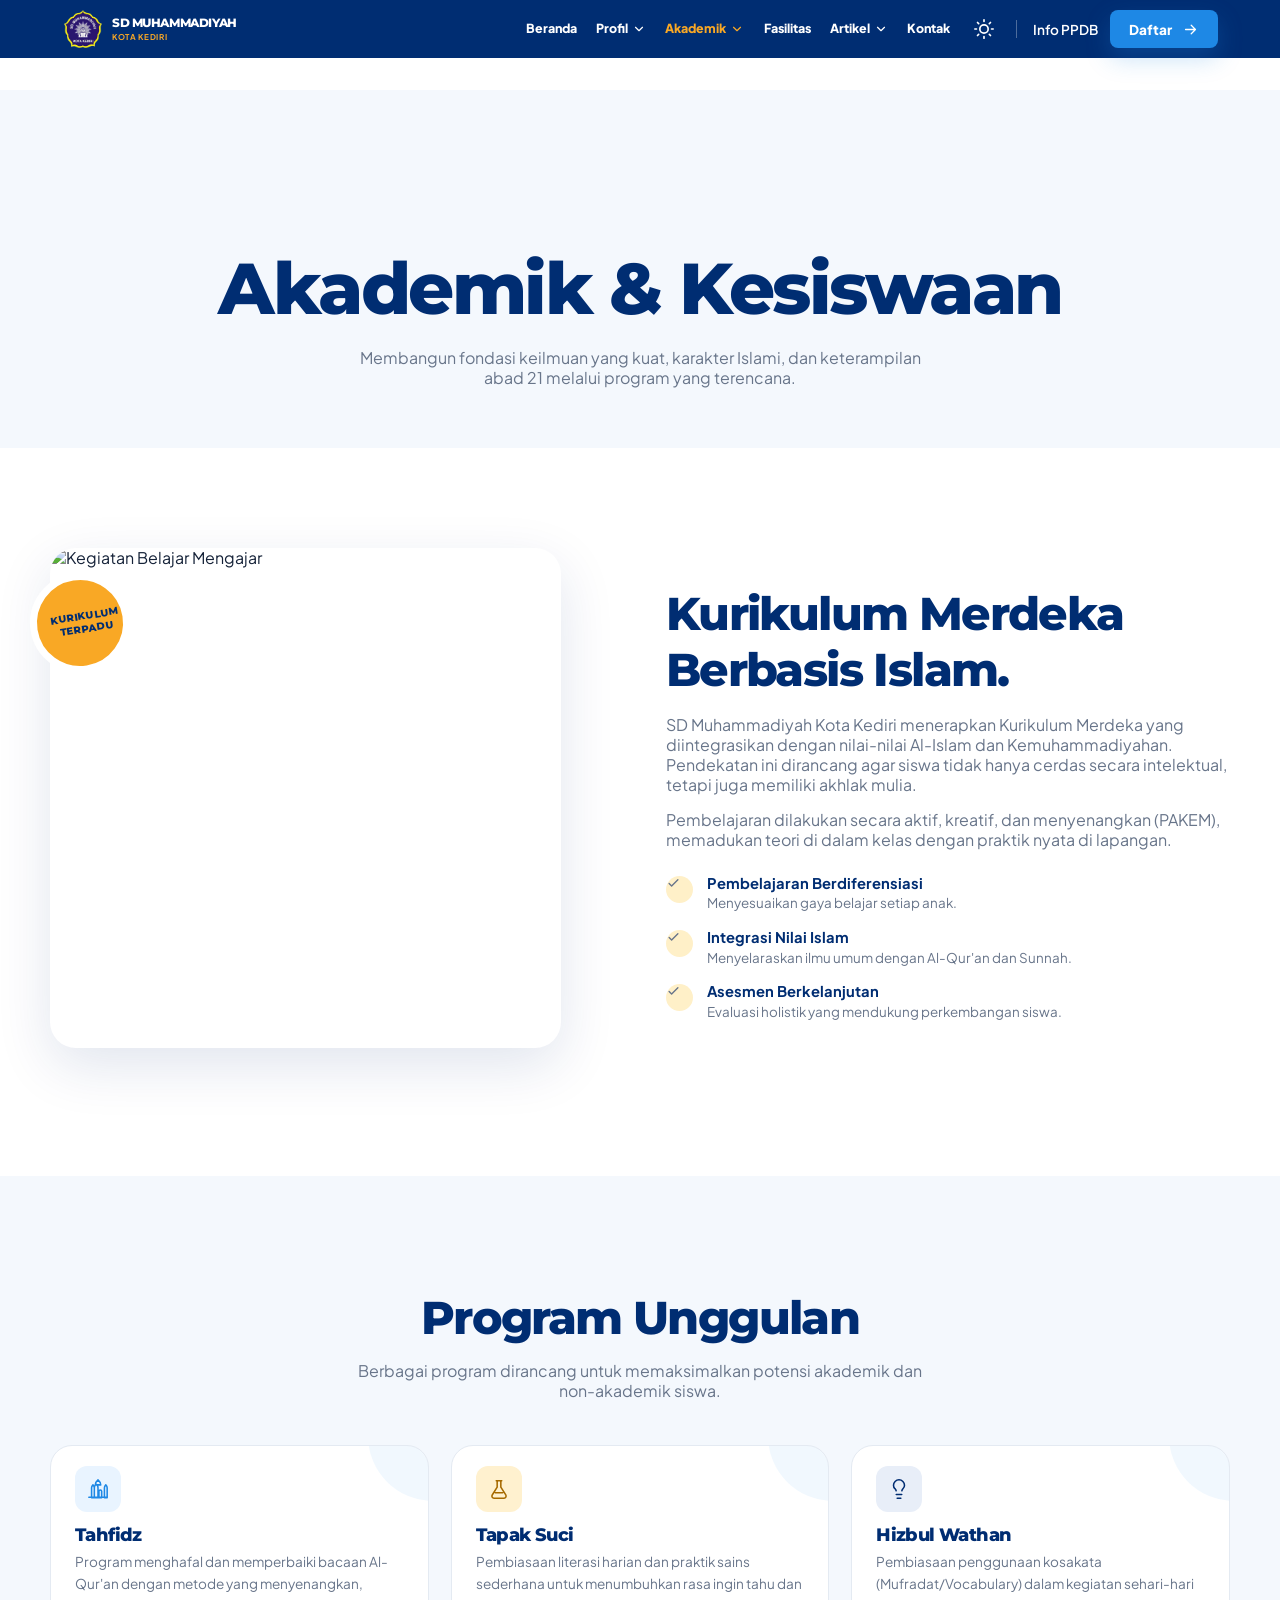
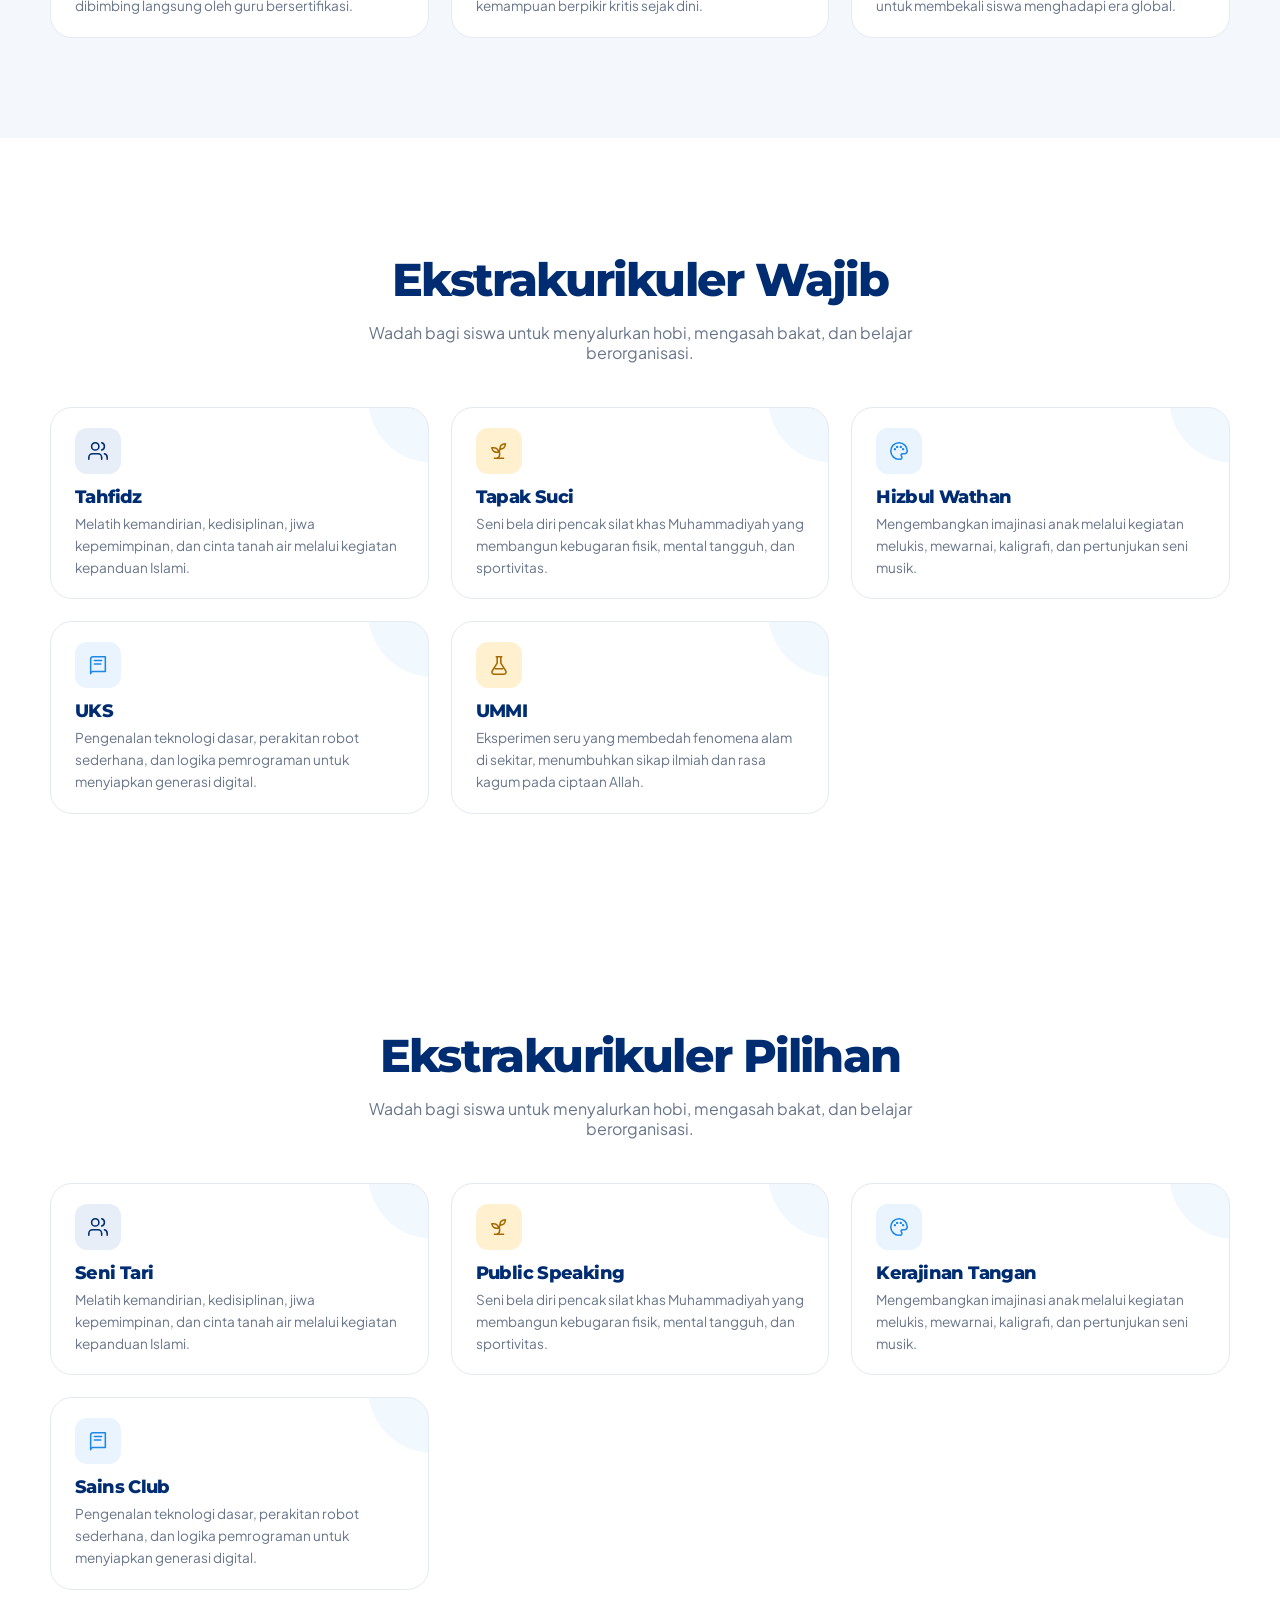
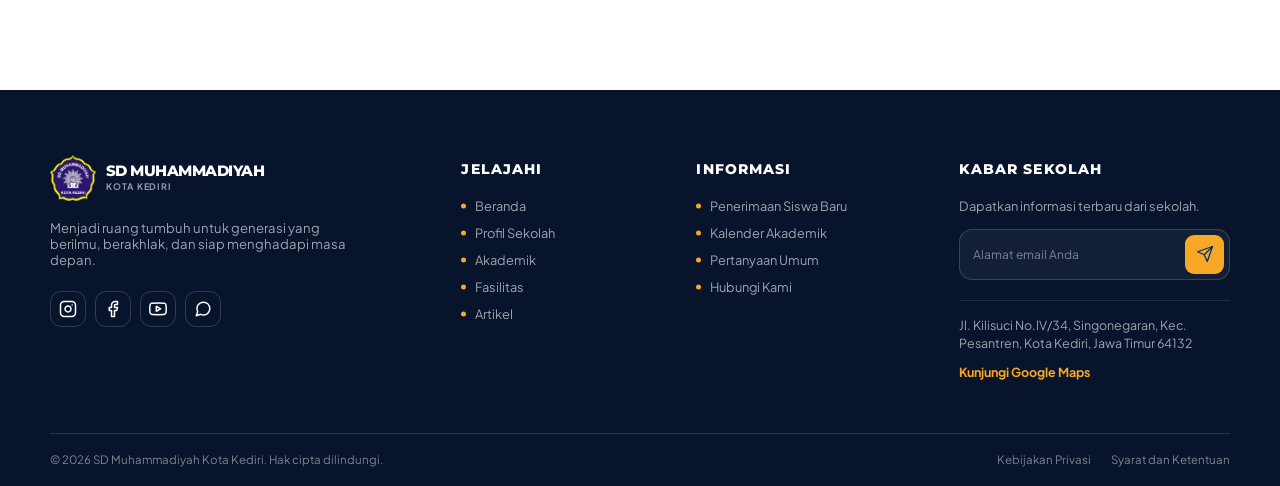
==== commit 09292da7: "Penghilangan Eyebrow" ====
--- a/akademik.html
+++ b/akademik.html
@@ -37,7 +37,6 @@
     <!-- Hero Section Khusus Halaman Akademik -->
     <section class="section" style="background: var(--surface); padding-top: 140px; padding-bottom: 60px;">
       <div class="container" style="text-align: center;">
-        <span class="eyebrow" style="justify-content: center;">Pendidikan Berkualitas</span>
         <h1 style="margin-top: 16px; color: var(--sapphire);">Akademik & Kesiswaan</h1>
         <p style="color: var(--muted); max-width: 600px; margin: 16px auto 0;">Membangun fondasi keilmuan yang kuat, karakter Islami, dan keterampilan abad 21 melalui program yang terencana.</p>
       </div>
@@ -52,7 +51,6 @@
           <div class="about-stamp">KURIKULUM<br />TERPADU</div>
         </div>
         <div class="about-copy reveal reveal-delay-1">
-          <span class="eyebrow">Fondasi Pembelajaran</span>
           <h2>Kurikulum Merdeka Berbasis Islam.</h2>
           <p>SD Muhammadiyah Kota Kediri menerapkan Kurikulum Merdeka yang diintegrasikan dengan nilai-nilai Al-Islam dan Kemuhammadiyahan. Pendekatan ini dirancang agar siswa tidak hanya cerdas secara intelektual, tetapi juga memiliki akhlak mulia.</p>
           <p>Pembelajaran dilakukan secara aktif, kreatif, dan menyenangkan (PAKEM), memadukan teori di dalam kelas dengan praktik nyata di lapangan.</p>
@@ -79,7 +77,6 @@
     <section class="section section-soft" id="program-unggulan">
       <div class="container">
         <div class="section-heading center reveal">
-          <span class="eyebrow">Fasilitas Pengembangan Diri</span>
           <h2>Program Unggulan</h2>
           <p>Berbagai program dirancang untuk memaksimalkan potensi akademik dan non-akademik siswa.</p>
         </div>
@@ -113,7 +110,6 @@
     <section class="section" id="ekstrakurikuler">
       <div class="container">
         <div class="section-heading center reveal">
-          <span class="eyebrow">Minat dan Bakat</span>
           <h2>Ekstrakurikuler Wajib</h2>
           <p>Wadah bagi siswa untuk menyalurkan hobi, mengasah bakat, dan belajar berorganisasi.</p>
         </div>
@@ -161,7 +157,6 @@
     <section class="section" id="ekstrakurikuler">
       <div class="container">
         <div class="section-heading center reveal">
-          <span class="eyebrow">Minat dan Bakat</span>
           <h2>Ekstrakurikuler Pilihan</h2>
           <p>Wadah bagi siswa untuk menyalurkan hobi, mengasah bakat, dan belajar berorganisasi.</p>
         </div>
--- a/css/style.css
+++ b/css/style.css
@@ -151,6 +151,19 @@
 
 /* Dropdown Menu */
 .nav-item-dropdown { position: relative; }
+/* Jembatan tak terlihat agar kursor tidak kehilangan hover saat melewati gap */
+@media (min-width: 941px) {
+  .nav-item-dropdown::before {
+    content: "";
+    position: absolute;
+    top: 100%;
+    left: -20px;
+    right: -20px;
+    height: 25px; /* Menutupi jarak 15px + sedikit lebih */
+    background: transparent;
+    z-index: 10;
+  }
+}
 .dropdown-icon { transition: transform 0.3s ease; width: 14px; height: 14px; }
 .nav-item-dropdown:hover .dropdown-icon { transform: rotate(180deg); }
 .dropdown-menu { 
@@ -245,7 +258,7 @@
   border: 1px solid rgba(255,255,255,.18); border-radius: 50%; box-shadow: 0 0 0 55px rgba(255,255,255,.025), 0 0 0 110px rgba(255,255,255,.025); 
 }
 
-.hero-grid { display: grid; grid-template-columns: minmax(0, 1.1fr) minmax(310px, .8fr); align-items: center; gap: 54px; position: relative; z-index: 1; }
+.hero-grid { display: grid; grid-template-columns: minmax(0, 1.8fr) minmax(320px, 1fr); align-items: center; gap: 40px; position: relative; z-index: 1; }
 .hero-content { max-width: 690px; }
 .hero .eyebrow { color: #C4E4FF; }
 
@@ -263,16 +276,94 @@
 .note-avatar:nth-child(2) { background: #DDEEFF; }
 .note-avatar:nth-child(3) { background: #9CCDF6; }
 
-/* Kotak Foto Statis di Kanan */
-.hero-card-wrap { position: relative; display: flex; align-items: center; justify-content: flex-end; }
-.hero-photo-card { position: relative; width: min(100%, 380px); padding: 10px; background: rgba(255,255,255,.14); border: 1px solid rgba(255,255,255,.25); border-radius: 27px; backdrop-filter: blur(9px); transform: rotate(2deg); box-shadow: 0 30px 70px rgba(0,0,0,.24); animation: float 6s ease-in-out infinite; }
-.hero-photo-card img { width: 100%; height: 390px; object-fit: cover; border-radius: 20px; }
-.hero-card-caption { position: absolute; left: -35px; bottom: 35px; display: flex; align-items: center; gap: 12px; padding: 15px 18px; color: var(--ink); background: var(--white); border-radius: 16px; box-shadow: var(--shadow); transform: rotate(-2deg); z-index: 10; }
-.caption-icon { display: grid; place-items: center; width: 42px; height: 42px; border-radius: 12px; background: #FFF3D7; color: #A76900; }
-.caption-icon svg { width: 22px; }
-.hero-card-caption strong { display: block; color: var(--sapphire); font: 800 .86rem Montserrat, sans-serif; }
-.hero-card-caption span { display: block; margin-top: 3px; color: var(--muted); font-size: .7rem; }
-.floating-dot { position: absolute; width: 16px; height: 16px; right: 10%; top: 10%; border-radius: 50%; background: var(--gold); box-shadow: 0 0 0 9px rgba(249,168,37,.16); z-index: 2; }
+/* Slider Siswa Berprestasi (Swipe Effect) */
+.hero-student-wrap { 
+  position: relative; 
+  width: 100%; 
+  max-width: 320px; /* Lebar tetap sesuai permintaan sebelumnya */
+  margin-left: auto; 
+  z-index: 2; 
+  align-self: center; 
+}
+
+.student-slider { 
+  width: 100%; 
+  height: 400px; /* Tinggi kotak dikunci agar tidak melar */
+  border-radius: 12px; 
+  overflow: hidden; /* Menyembunyikan kartu yang ada di luar kotak */
+  box-shadow: 0 20px 40px rgba(0,0,0,0.3);
+  background: var(--white);
+}
+
+.student-track { 
+  display: flex; 
+  width: 100%; 
+  height: 100%; 
+  /* Animasi geser yang mulus (smooth swipe) */
+  transition: transform 0.8s cubic-bezier(0.25, 1, 0.5, 1); 
+}
+
+.student-slide { 
+  min-width: 100%; /* Setiap slide memenuhi lebar kotak */
+  height: 100%;
+  display: flex; 
+  flex-direction: column; 
+  background: var(--white); 
+}
+
+/* Foto Siswa */
+.student-image-wrap { 
+  width: 100%; 
+  height: 60%; /* 60% tinggi untuk foto */
+  overflow: hidden; 
+  background: #E2E8F0; 
+}
+
+.student-image-wrap img { 
+  width: 100%; 
+  height: 100%; 
+  object-fit: cover; 
+  object-position: center top; 
+}
+
+/* Card Info */
+.student-info-card { 
+  padding: 16px; 
+  height: 40%; /* 40% tinggi untuk teks */
+  text-align: center; 
+  display: flex;
+  flex-direction: column;
+  justify-content: center;
+  background: var(--white);
+}
+
+.student-info-card h4 { 
+  color: var(--sapphire); 
+  font-size: 1rem; 
+  margin-bottom: 6px; 
+  font-family: Montserrat, sans-serif; 
+}
+
+.student-achievement { 
+  display: inline-block; 
+  color: var(--gold-dark); 
+  background: var(--gold-soft); 
+  font-size: 0.65rem; 
+  font-weight: 800; 
+  padding: 4px 10px; 
+  border-radius: 20px; 
+  margin: 0 auto 10px auto; 
+  text-transform: uppercase; 
+  letter-spacing: 0.05em; 
+}
+
+.student-info-card p { 
+  color: var(--muted); 
+  font-size: 0.75rem; 
+  line-height: 1.5; 
+  font-style: italic; 
+  margin: 0;
+}
 
 /* Intro strip */
 .intro-strip { position: relative; z-index: 2; margin-top: -1px; color: var(--white); background: var(--sapphire); }
@@ -338,6 +429,12 @@
   grid-template-columns: repeat(3, 1fr); 
   gap: 22px; 
   align-items: start; /* KUNCI: Mencegah card memanjang mengikuti card terpanjang */
+}
+
+/* Layout Khusus Visi Misi Desktop */
+.visi-misi-grid {
+  grid-template-columns: 1fr 1.2fr;
+  align-items: stretch;
 }
 
 .program-card { 
@@ -738,6 +835,9 @@
   .nav-item-dropdown.active .dropdown-icon { 
     transform: rotate(180deg); 
   }
+
+  .hero-grid { grid-template-columns: 1fr; gap: 50px; }
+  .hero-student-wrap { margin: 0 auto; max-width: 280px; }
 }
 
 @media (max-width: 700px) {
@@ -790,6 +890,15 @@
   .footer-brand, .newsletter { grid-column: 1 / -1; }
   .footer-bottom { align-items: flex-start; flex-direction: column; gap: 10px; }
   .footer-bottom-links { flex-wrap: wrap; gap: 15px; }
+  .hero-student-wrap { max-width: 250px; margin-top: 20px; }
+  /* Perbaikan Visi Misi di Mobile */
+  .visi-misi-grid { 
+    grid-template-columns: 1fr !important; /* Paksa jadi 1 kolom */
+    gap: 20px; 
+  }
+  .visi-misi-grid > div { 
+    padding: 24px !important; /* Sesuaikan padding agar tidak terlalu besar di HP */
+  }
 }
 @media (max-width: 390px) {
   .container { width: calc(100% - 28px); }
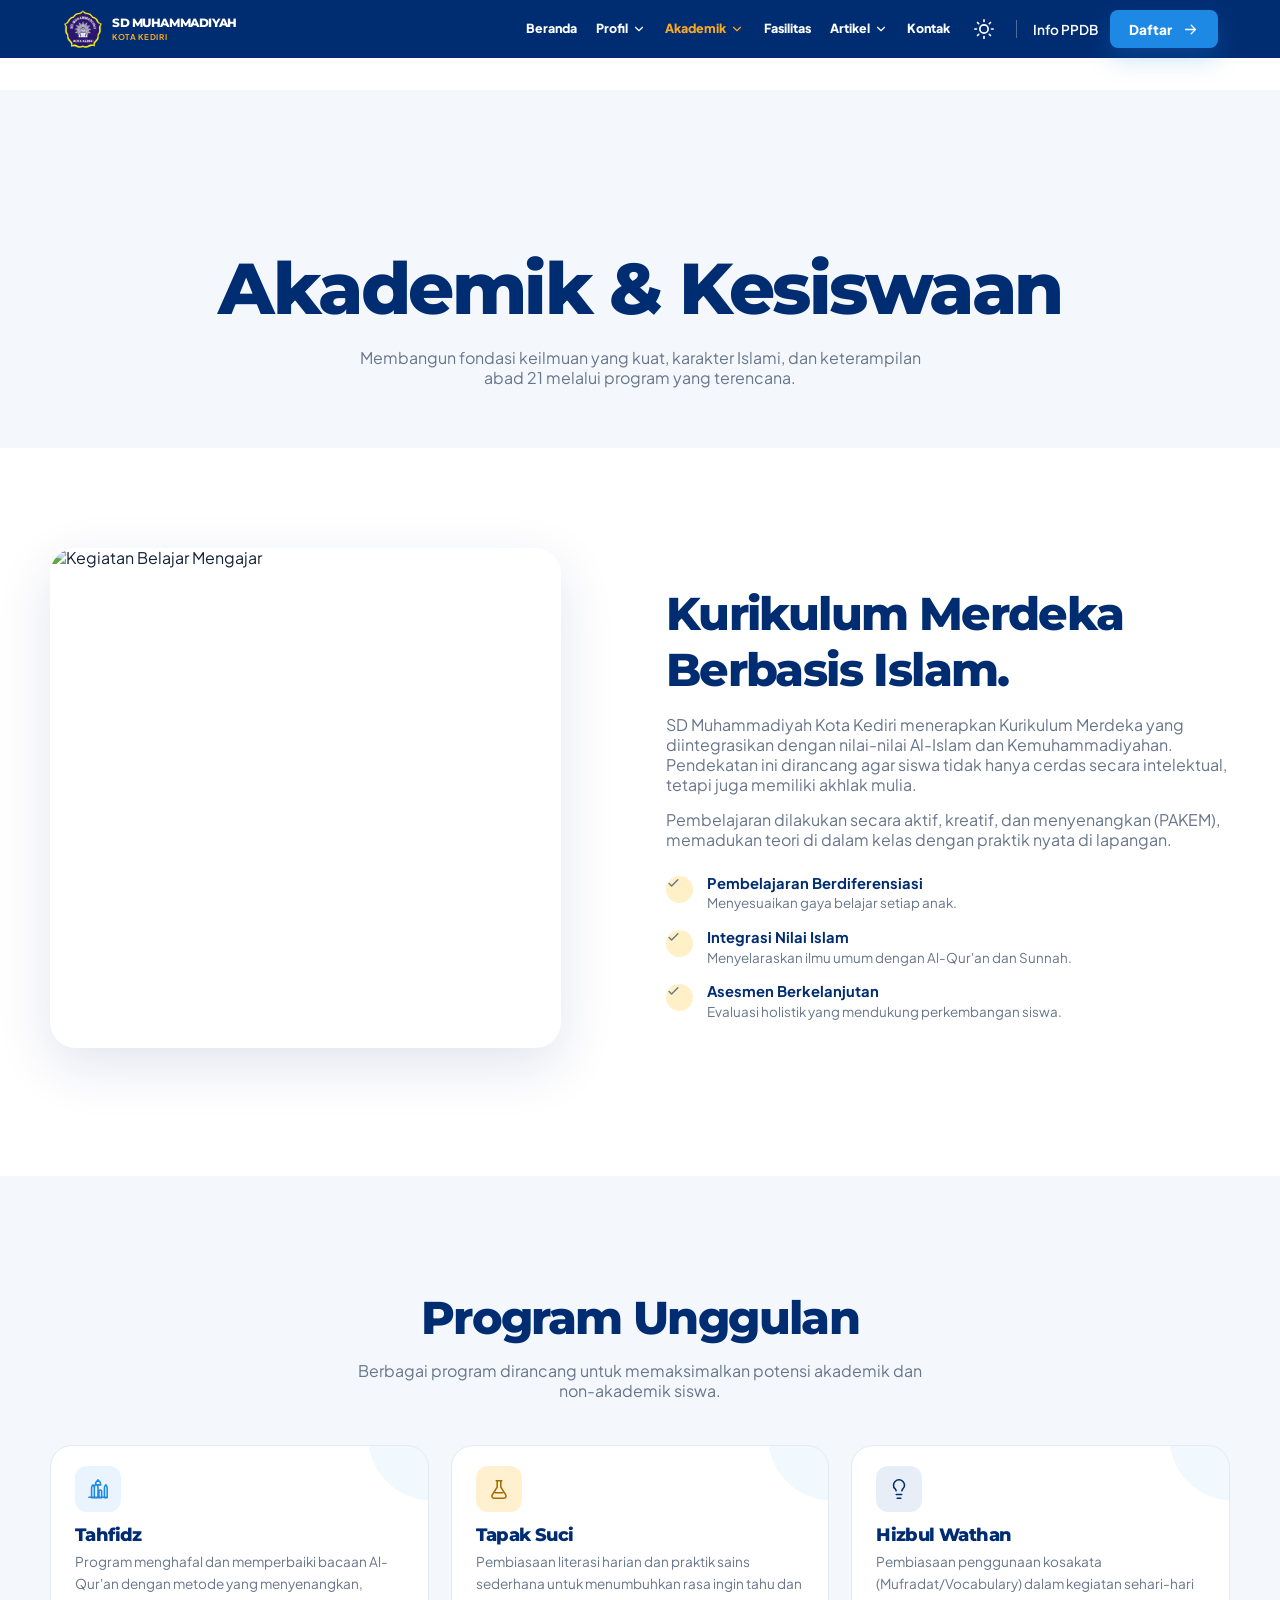
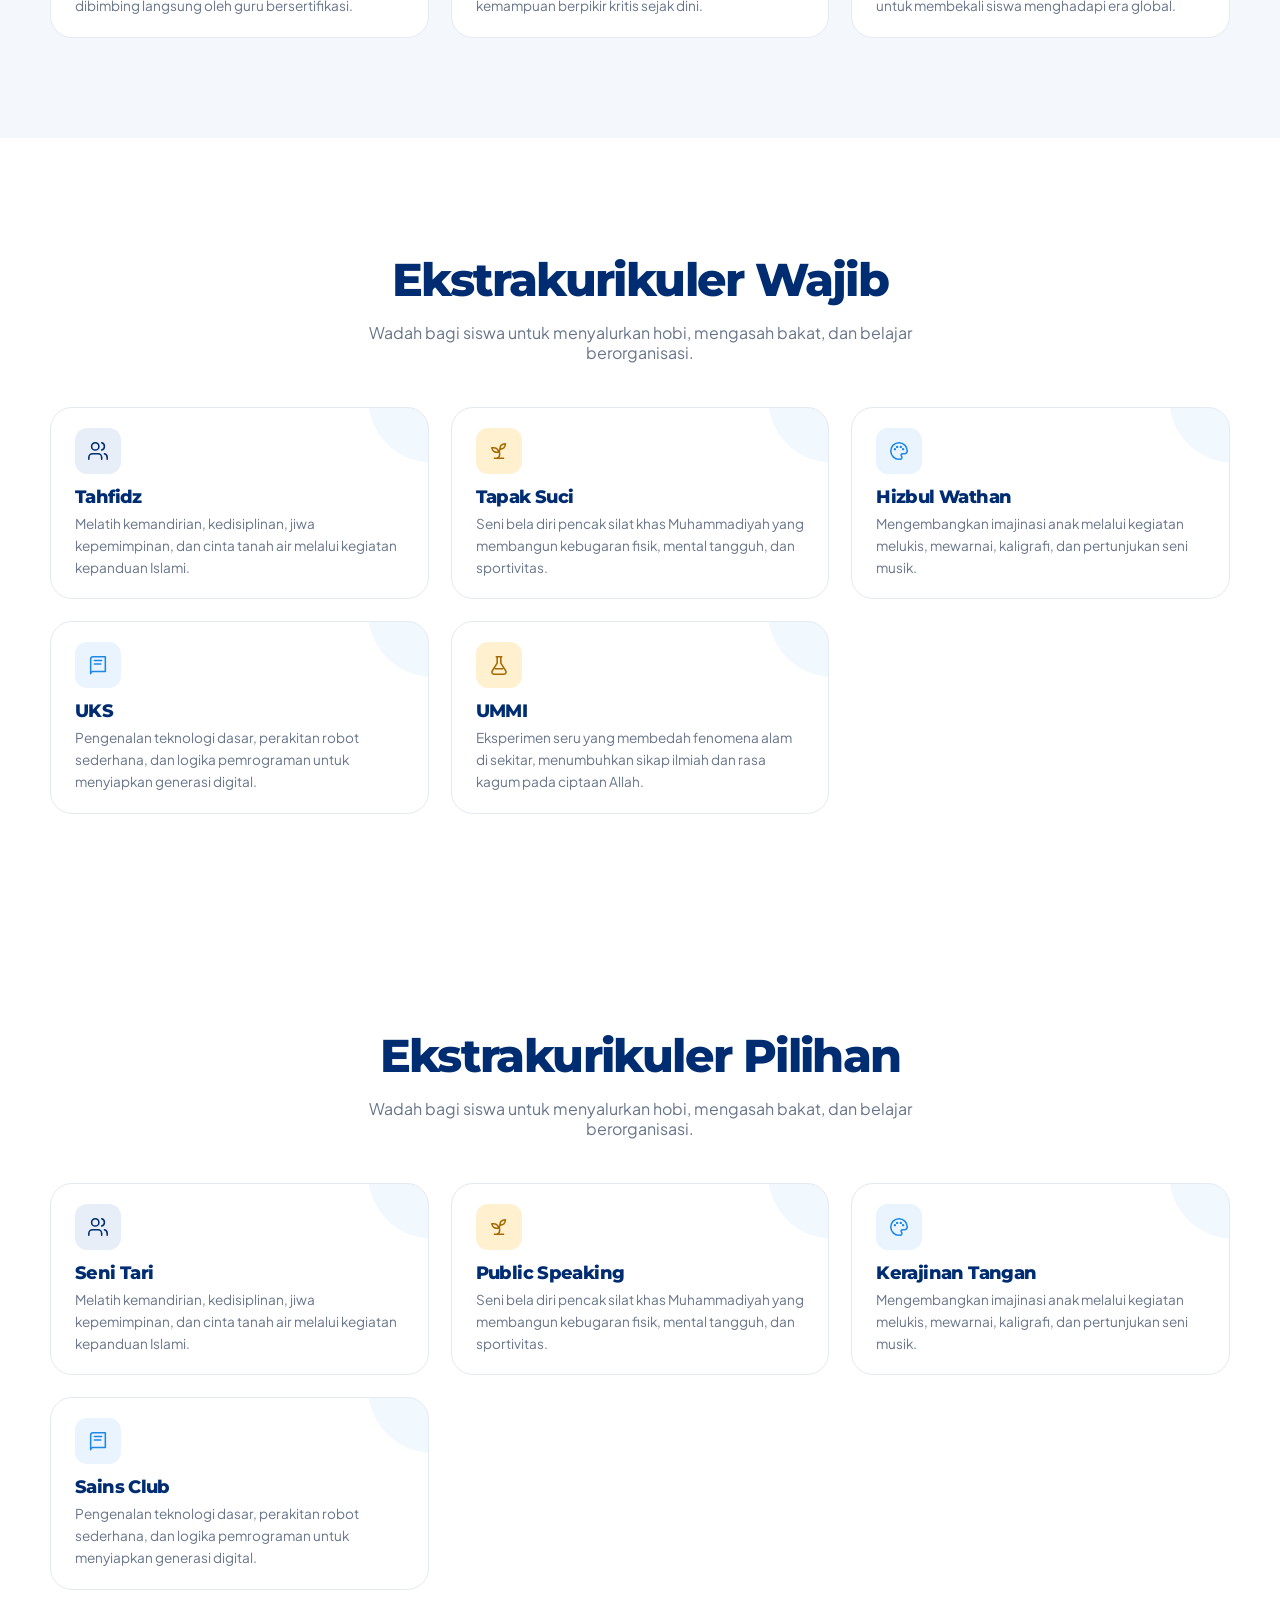
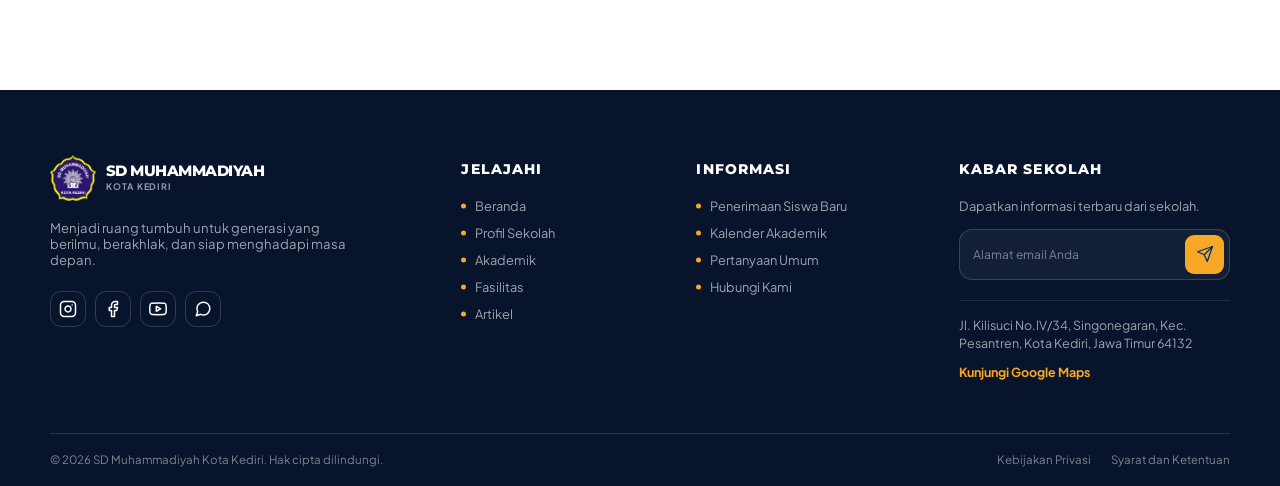
==== commit 2ad45585: "Penghapusan About Stamp" ====
--- a/akademik.html
+++ b/akademik.html
@@ -48,7 +48,6 @@
         <div class="about-visual reveal">
           <!-- Gambar placeholder, ganti dengan gambar suasana kelas Anda -->
           <img class="about-main-img" src="https://images.unsplash.com/photo-1577896851231-70ef18881754?auto=format&fit=crop&w=1100&q=85" alt="Kegiatan Belajar Mengajar" loading="lazy" />
-          <div class="about-stamp">KURIKULUM<br />TERPADU</div>
         </div>
         <div class="about-copy reveal reveal-delay-1">
           <h2>Kurikulum Merdeka Berbasis Islam.</h2>
--- a/css/style.css
+++ b/css/style.css
@@ -19,12 +19,7 @@
 .container { width: min(var(--container), calc(100% - 48px)); margin-inline: auto; }
 .section { padding: 100px 0; }
 .section-soft { background: var(--surface); }
-.eyebrow {
-  display: inline-flex; align-items: center; gap: 9px;
-  color: var(--blue); font: 800 11px/1.4 Montserrat, sans-serif;
-  letter-spacing: .16em; text-transform: uppercase;
-}
-.eyebrow::before { content: ""; width: 27px; height: 2px; border-radius: 3px; background: var(--gold); }
+
 h1, h2, h3, h4 { margin: 0; color: var(--sapphire); font-family: Montserrat, sans-serif; letter-spacing: -.035em; line-height: 1.2; }
 h1 { font-size: clamp(2.55rem, 5.6vw, 4.7rem); font-weight: 800; }
 h2 { font-size: clamp(2rem, 3.6vw, 3.1rem); font-weight: 800; }
@@ -34,7 +29,7 @@
 .section-heading h2 { margin-top: 14px; }
 .section-heading p { color: var(--muted); max-width: 590px; margin-top: 16px; }
 .section-heading.center { margin-inline: auto; text-align: center; }
-.section-heading.center .eyebrow { justify-content: center; }
+.section-heading.center { justify-content: center; }
 .section-heading.center p { margin-inline: auto; }
 
 .btn {
@@ -260,7 +255,7 @@
 
 .hero-grid { display: grid; grid-template-columns: minmax(0, 1.8fr) minmax(320px, 1fr); align-items: center; gap: 40px; position: relative; z-index: 1; }
 .hero-content { max-width: 690px; }
-.hero .eyebrow { color: #C4E4FF; }
+.hero { color: #C4E4FF; }
 
 .hero h1 { 
   color: var(--white); 
@@ -413,7 +408,6 @@
 .about-visual { position: relative; padding: 0 25px 28px 0; }
 .about-main-img { width: 100%; height: 500px; border-radius: 26px; object-fit: cover; box-shadow: var(--shadow); }
 .about-small-img { position: absolute; right: -5px; bottom: 0; width: 48%; height: 205px; object-fit: cover; border: 9px solid var(--white); border-radius: 23px; box-shadow: var(--shadow); }
-.about-stamp { position: absolute; top: 25px; left: -20px; display: grid; place-items: center; width: 100px; height: 100px; padding: 14px; border: 7px solid var(--white); border-radius: 50%; color: var(--sapphire); background: var(--gold); text-align: center; font: 800 10px/1.35 Montserrat, sans-serif; letter-spacing: .04em; transform: rotate(-9deg); }
 .about-copy h2 { margin: 14px 0 18px; }
 .about-copy > p { color: var(--muted); margin-bottom: 15px; }
 .value-list { display: grid; gap: 16px; margin: 28px 0 31px; }
@@ -495,7 +489,7 @@
 .life-banner::before { content: ""; position: absolute; right: -70px; top: -180px; width: 430px; height: 430px; border: 1px solid rgba(255,255,255,.14); border-radius: 50%; box-shadow: 0 0 0 45px rgba(255,255,255,.035), 0 0 0 90px rgba(255,255,255,.025); }
 .life-banner h2 { position: relative; margin: 13px 0 15px; color: var(--white); font-size: clamp(1.8rem, 3.5vw, 2.8rem); }
 .life-banner p { position: relative; max-width: 570px; color: rgba(255,255,255,.74); font-size: .9rem; }
-.life-banner .eyebrow { color: #C4E4FF; }
+.life-banner { color: #C4E4FF; }
 .life-banner-actions { position: relative; display: flex; align-items: center; justify-content: flex-end; gap: 13px; flex-wrap: wrap; }
 
 /* Articles */
@@ -866,7 +860,6 @@
   .about-visual { padding-right: 15px; }
   .about-main-img { height: 390px; }
   .about-small-img { width: 44%; height: 150px; right: 0; border-width: 6px; }
-  .about-stamp { left: -7px; width: 82px; height: 82px; border-width: 5px; font-size: 8px; }
   .academic-grid { grid-template-columns: 1fr; gap: 15px; }
   .program-card { padding: 26px; }
   .facility-grid { grid-template-columns: 1fr 1fr; grid-template-rows: 245px 180px 180px; gap: 12px; }
